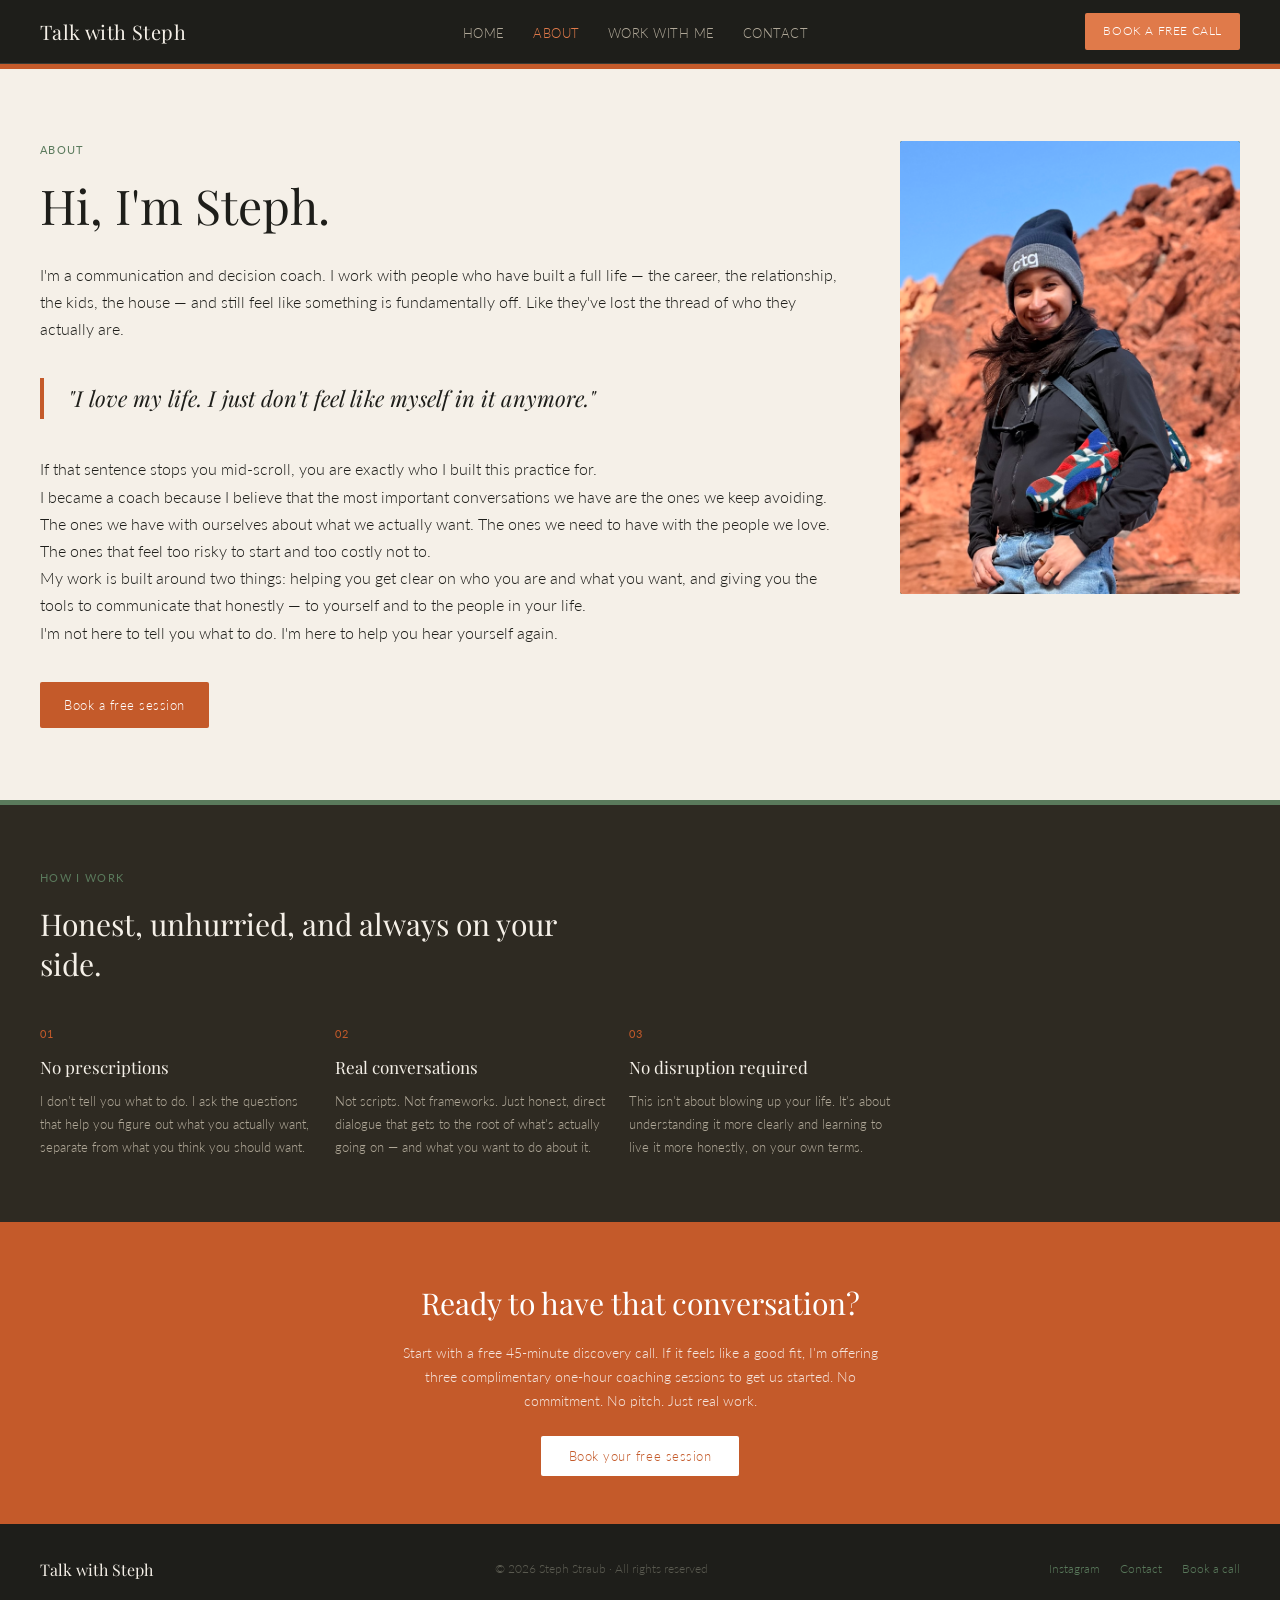
==== about.html @ 1feed429 "update photos" ====
<!DOCTYPE html>
<html lang="en">
<head>
  <meta charset="UTF-8" />
  <meta name="viewport" content="width=device-width, initial-scale=1.0" />
  <title>About — Talk with Steph</title>
  <link rel="stylesheet" href="style.css" />
  <style>
    .about-page {
      padding: 72px 40px;
      max-width: 800px;
      margin: 0 auto;
    }
    .about-page h1 {
      font-family: 'Playfair Display', serif;
      font-size: 48px;
      font-weight: 400;
      color: #1E1E1A;
      margin-bottom: 8px;
      line-height: 1.15;
    }
    .about-page p {
      font-size: 15px;
      color: #3a3a30;
      line-height: 1.9;
      margin-bottom: 20px;
    }
    .about-page blockquote {
      border-left: 4px solid #C45A2A;
      padding: 4px 0 4px 24px;
      margin: 36px 0;
      font-family: 'Playfair Display', serif;
      font-size: 22px;
      font-style: italic;
      color: #1E1E1A;
      line-height: 1.5;
    }
    .about-cta { margin-top: 40px; }

    /* PHOTO + INTRO SPLIT */
    .about-intro {
      display: grid;
      grid-template-columns: 1fr 340px;
      gap: 56px;
      align-items: start;
    }
    .about-photo {
      background: linear-gradient(135deg, #3a5a3c, #2a4a2c);
      border-radius: 2px;
      aspect-ratio: 3/4;
      display: flex;
      align-items: center;
      justify-content: center;
      position: sticky;
      top: 80px;
      overflow: hidden;
    }

    /* VALUES */
    .values-section {
      background: #2E2A22;
      padding: 64px 40px;
    }
    .values-section .eyebrow { color: #5A7A5C; margin-bottom: 16px; }
    .values-section h2 {
      font-family: 'Playfair Display', serif;
      font-size: 30px;
      color: #F5F0E8;
      font-weight: 400;
      margin-bottom: 40px;
      max-width: 560px;
      line-height: 1.35;
    }
    .values-grid {
      display: grid;
      grid-template-columns: repeat(3, 1fr);
      gap: 24px;
      max-width: 860px;
    }
    .value-item { }
    .value-item h3 {
      font-family: 'Playfair Display', serif;
      font-size: 17px;
      color: #F5F0E8;
      font-weight: 400;
      margin-bottom: 8px;
    }
    .value-item p {
      font-size: 13px;
      color: #b0a898;
      line-height: 1.75;
    }
    .value-number {
      font-size: 11px;
      letter-spacing: 0.1em;
      color: #C45A2A;
      margin-bottom: 10px;
      font-weight: 400;
    }

  @media (max-width: 768px) {
    .about-intro { grid-template-columns: 1fr; gap: 32px; }
    .about-photo { position: relative; top: auto; aspect-ratio: 4/3; min-height: 260px; }
    section[style*="padding: 72px 40px"] { padding: 48px 24px !important; }
    h1[style*="font-size:48px"] { font-size: 36px !important; }
    .values-section { padding: 48px 24px; }
    .values-grid { grid-template-columns: 1fr; gap: 32px; }
  }
  </style>
</head>
<body>

  <nav class="site-nav">
    <a href="index.html" class="nav-logo">Talk with Steph</a>
    <button class="nav-hamburger" aria-label="Menu" onclick="toggleNav(this)"><span></span><span></span><span></span></button>
    <ul class="nav-links">
      <li><a href="index.html">Home</a></li>
      <li><a href="about.html" class="active">About</a></li>
      <li><a href="work-with-me.html">Work with Me</a></li>
      <li><a href="contact.html">Contact</a></li>
    </ul>
    <a href="https://cal.com/steph-straub/45min" data-link="booking" class="nav-cta">Book a Free Call</a>
  </nav>

  <div class="divider-terracotta"></div>

  <section style="padding: 72px 40px; background: #F5F0E8;">
    <div class="about-intro">
      <div>
        <div class="eyebrow">About</div>
        <h1 style="font-family:'Playfair Display',serif; font-size:48px; font-weight:400; color:#1E1E1A; margin-bottom:28px; line-height:1.15;">Hi, I'm Steph.</h1>

        <p>I'm a communication and decision coach. I work with people who have built a full life — the career, the relationship, the kids, the house — and still feel like something is fundamentally off. Like they've lost the thread of who they actually are.</p>

        <blockquote style="border-left:4px solid #C45A2A; padding:4px 0 4px 24px; margin:36px 0; font-family:'Playfair Display',serif; font-size:22px; font-style:italic; color:#1E1E1A; line-height:1.5;">"I love my life. I just don't feel like myself in it anymore."</blockquote>

        <p>If that sentence stops you mid-scroll, you are exactly who I built this practice for.</p>

        <p>I became a coach because I believe that the most important conversations we have are the ones we keep avoiding. The ones we have with ourselves about what we actually want. The ones we need to have with the people we love. The ones that feel too risky to start and too costly not to.</p>

        <p>My work is built around two things: helping you get clear on who you are and what you want, and giving you the tools to communicate that honestly — to yourself and to the people in your life.</p>

        <p>I'm not here to tell you what to do. I'm here to help you hear yourself again.</p>

        <div style="margin-top:36px;">
          <a href="https://cal.com/steph-straub/45min" data-link="booking" class="btn-primary">Book a free session</a>
        </div>
      </div>

      <div class="about-photo">
        <img src="assets/images/steph-rocks.JPG" alt="Steph with red rocks" style="width:100%; height:100%; object-fit:cover; border-radius:2px;" />
      </div>
    </div>
  </section>

  <div class="divider-sage"></div>

  <!-- VALUES -->
  <section class="values-section">
    <div class="eyebrow">How I work</div>
    <h2>Honest, unhurried, and always on your side.</h2>
    <div class="values-grid">
      <div class="value-item">
        <div class="value-number">01</div>
        <h3>No prescriptions</h3>
        <p>I don't tell you what to do. I ask the questions that help you figure out what you actually want, separate from what you think you should want.</p>
      </div>
      <div class="value-item">
        <div class="value-number">02</div>
        <h3>Real conversations</h3>
        <p>Not scripts. Not frameworks. Just honest, direct dialogue that gets to the root of what's actually going on — and what you want to do about it.</p>
      </div>
      <div class="value-item">
        <div class="value-number">03</div>
        <h3>No disruption required</h3>
        <p>This isn't about blowing up your life. It's about understanding it more clearly and learning to live it more honestly, on your own terms.</p>
      </div>
    </div>
  </section>

  <!-- CTA -->
  <section class="cta-strip">
    <h2>Ready to have that conversation?</h2>
    <p>Start with a free 45-minute discovery call. If it feels like a good fit, I'm offering three complimentary one-hour coaching sessions to get us started. No commitment. No pitch. Just real work.</p>
    <a href="https://cal.com/steph-straub/45min" data-link="booking">Book your free session</a>
  </section>

  <footer class="site-footer">
    <a href="index.html" class="footer-logo">Talk with Steph</a>
    <span class="footer-copy">&copy; 2026 Steph Straub &middot; All rights reserved</span>
    <div class="footer-links">
      <a href="https://www.instagram.com/talkwithsteph.co" data-link="instagram">Instagram</a>
      <a href="contact.html">Contact</a>
      <a href="https://cal.com/steph-straub/45min" data-link="booking">Book a call</a>
    </div>
  </footer>

<script>
function toggleNav(btn) {
  btn.classList.toggle("open");
  document.querySelector(".nav-links").classList.toggle("open");
}
</script>
<script src="config.js"></script>
</body>
</html>
---- style.css ----
@import url('https://fonts.googleapis.com/css2?family=Playfair+Display:ital,wght@0,400;0,500;1,400&family=Lato:wght@300;400&display=swap');

*, *::before, *::after { box-sizing: border-box; margin: 0; padding: 0; }

body {
  font-family: 'Lato', sans-serif;
  font-weight: 300;
  color: #1E1E1A;
  background: #F5F0E8;
  line-height: 1.7;
}

/* ── NAV ── */
nav.site-nav {
  background: #1E1E1A;
  border-bottom: 0.5px solid #3a3a34;
  padding: 0 40px;
  display: flex;
  align-items: center;
  justify-content: space-between;
  height: 64px;
  position: sticky;
  top: 0;
  z-index: 100;
}
.nav-logo {
  font-family: 'Playfair Display', serif;
  font-size: 20px;
  color: #F5F0E8;
  letter-spacing: 0.02em;
  text-decoration: none;
}
.nav-links {
  display: flex;
  gap: 28px;
  list-style: none;
}
.nav-links a {
  font-size: 13px;
  color: #b0a898;
  text-decoration: none;
  letter-spacing: 0.04em;
  text-transform: uppercase;
  transition: color 0.2s;
}
.nav-links a:hover,
.nav-links a.active { color: #E07A4A; }
.nav-cta {
  background: #E07A4A;
  color: #fff !important;
  font-size: 12px;
  padding: 8px 18px;
  border-radius: 2px;
  text-decoration: none;
  letter-spacing: 0.05em;
  text-transform: uppercase;
}

/* ── DIVIDERS ── */
.divider-terracotta { height: 5px; background: #C45A2A; }
.divider-sage       { height: 5px; background: #5A7A5C; }
.divider-thin       { height: 0.5px; background: #c8c0b0; margin: 0 40px; }

/* ── EYEBROW ── */
.eyebrow {
  font-size: 11px;
  letter-spacing: 0.12em;
  text-transform: uppercase;
  color: #5A7A5C;
  margin-bottom: 18px;
  font-weight: 400;
}

/* ── BUTTONS ── */
.btn-primary {
  display: inline-block;
  background: #C45A2A;
  color: #fff;
  font-size: 13px;
  padding: 12px 24px;
  border-radius: 2px;
  text-decoration: none;
  letter-spacing: 0.04em;
}
.btn-secondary {
  display: inline-block;
  font-size: 13px;
  color: #5A7A5C;
  text-decoration: none;
  border-bottom: 1px solid #5A7A5C;
  padding-bottom: 2px;
}

/* ── FOOTER ── */
footer.site-footer {
  background: #1E1E1A;
  padding: 32px 40px;
  display: flex;
  align-items: center;
  justify-content: space-between;
}
.footer-logo {
  font-family: 'Playfair Display', serif;
  font-size: 16px;
  color: #F5F0E8;
  text-decoration: none;
}
.footer-copy { font-size: 12px; color: #5a5a50; }
.footer-links { display: flex; gap: 20px; }
.footer-links a { font-size: 12px; color: #5A7A5C; text-decoration: none; }
.footer-links a:hover { color: #E07A4A; }

/* ── CTA STRIP ── */
.cta-strip {
  background: #C45A2A;
  padding: 56px 40px;
  text-align: center;
}
.cta-strip h2 {
  font-family: 'Playfair Display', serif;
  font-size: 30px;
  color: #fff;
  font-weight: 400;
  margin-bottom: 12px;
}
.cta-strip p {
  font-size: 14px;
  color: rgba(255,255,255,0.85);
  margin-bottom: 28px;
  max-width: 480px;
  margin-left: auto;
  margin-right: auto;
}
.cta-strip a {
  background: #fff;
  color: #C45A2A;
  font-size: 13px;
  padding: 12px 28px;
  border-radius: 2px;
  text-decoration: none;
  letter-spacing: 0.04em;
}

/* ── PULL QUOTE ── */
.pullquote {
  padding: 56px 40px;
  text-align: center;
  background: #2E2A22;
}
.pullquote p {
  font-family: 'Playfair Display', serif;
  font-size: 26px;
  font-style: italic;
  color: #F5F0E8;
  max-width: 620px;
  margin: 0 auto;
  line-height: 1.5;
}
.pullquote span {
  display: block;
  font-family: 'Lato', sans-serif;
  font-size: 12px;
  letter-spacing: 0.1em;
  text-transform: uppercase;
  color: #5A7A5C;
  margin-top: 16px;
  font-style: normal;
}

/* ── POST CARDS ── */
.post-tag {
  font-size: 10px;
  letter-spacing: 0.1em;
  text-transform: uppercase;
  color: #C45A2A;
  margin-bottom: 6px;
  font-weight: 400;
}
.post-title {
  font-family: 'Playfair Display', serif;
  font-size: 18px;
  color: #1E1E1A;
  line-height: 1.35;
  margin-bottom: 8px;
}
.post-title-sm {
  font-family: 'Playfair Display', serif;
  font-size: 15px;
  color: #1E1E1A;
  line-height: 1.35;
  margin-bottom: 6px;
}
.post-excerpt { font-size: 13px; color: #3a3a30; line-height: 1.65; }
.post-meta    { font-size: 11px; color: #7a7a6a; margin-top: 10px; }


/* ═══════════════════════════════════════════
   MOBILE RESPONSIVE STYLES
   Applies to screens 768px wide and under
═══════════════════════════════════════════ */

@media (max-width: 768px) {

  /* ── NAV: hamburger menu ── */
  nav.site-nav {
    padding: 0 24px;
    position: relative;
  }
  .nav-links {
    display: none;
    flex-direction: column;
    gap: 0;
    position: absolute;
    top: 64px;
    left: 0;
    right: 0;
    background: #1E1E1A;
    border-top: 0.5px solid #3a3a34;
    padding: 8px 0;
    z-index: 200;
  }
  .nav-links.open {
    display: flex;
  }
  .nav-links li {
    border-bottom: 0.5px solid #2a2a24;
  }
  .nav-links a {
    display: block;
    padding: 14px 24px;
    font-size: 13px;
  }
  .nav-cta {
    display: none;
  }
  .nav-hamburger {
    display: flex;
    flex-direction: column;
    justify-content: center;
    align-items: center;
    gap: 5px;
    cursor: pointer;
    padding: 0;
    margin: 0;
    background: none;
    border: none;
    outline: none;
    -webkit-appearance: none;
    appearance: none;
    width: 38px;
    height: 38px;
  }
  .nav-hamburger span {
    display: block;
    width: 22px;
    height: 1.5px;
    background: #F5F0E8;
    transition: all 0.25s;
  }
  .nav-hamburger.open span:nth-child(1) {
    transform: translateY(6.5px) rotate(45deg);
  }
  .nav-hamburger.open span:nth-child(2) {
    opacity: 0;
  }
  .nav-hamburger.open span:nth-child(3) {
    transform: translateY(-6.5px) rotate(-45deg);
  }

  /* ── HERO ── */
  .hero {
    grid-template-columns: 1fr;
  }
  .hero-text {
    padding: 48px 24px;
  }
  .hero-h1 {
    font-size: 32px;
  }
  .hero-sub {
    font-size: 15px;
    max-width: 100%;
  }
  .hero-image {
    min-height: 280px;
  }
  .hero-image-inner {
    min-height: 280px;
  }

  /* ── PULL QUOTE ── */
  .pullquote {
    padding: 40px 24px;
  }
  .pullquote p {
    font-size: 20px;
  }

  /* ── BLOG PREVIEW (home page) ── */
  .blog-section {
    padding: 48px 24px;
  }
  .posts-grid {
    grid-template-columns: 1fr;
  }
  .post-img-sm-1,
  .post-img-sm-2 {
    height: 180px;
  }

  /* ── ABOUT STRIP ── */
  .about-strip {
    grid-template-columns: 1fr;
  }
  .about-strip-text {
    padding: 48px 24px;
  }
  .about-strip-image {
    min-height: 200px;
  }

  /* ── CTA STRIP ── */
  .cta-strip {
    padding: 48px 24px;
  }
  .cta-strip h2 {
    font-size: 24px;
  }

  /* ── FOOTER ── */
  footer.site-footer {
    flex-direction: column;
    align-items: flex-start;
    gap: 16px;
    padding: 32px 24px;
  }

  /* ── GENERAL PADDING ── */
  .eyebrow { margin-bottom: 12px; }

}


/* ═══════════════════════════════════════════
   TABLET STYLES
   Applies to screens 480px–768px
═══════════════════════════════════════════ */

@media (min-width: 481px) and (max-width: 768px) {

  .posts-grid {
    grid-template-columns: 1fr 1fr;
  }
  .post-img-lg {
    height: 180px;
  }

}

/* Hide hamburger on desktop, show only on mobile */
@media (min-width: 769px) {
  .nav-hamburger { display: none; }
}
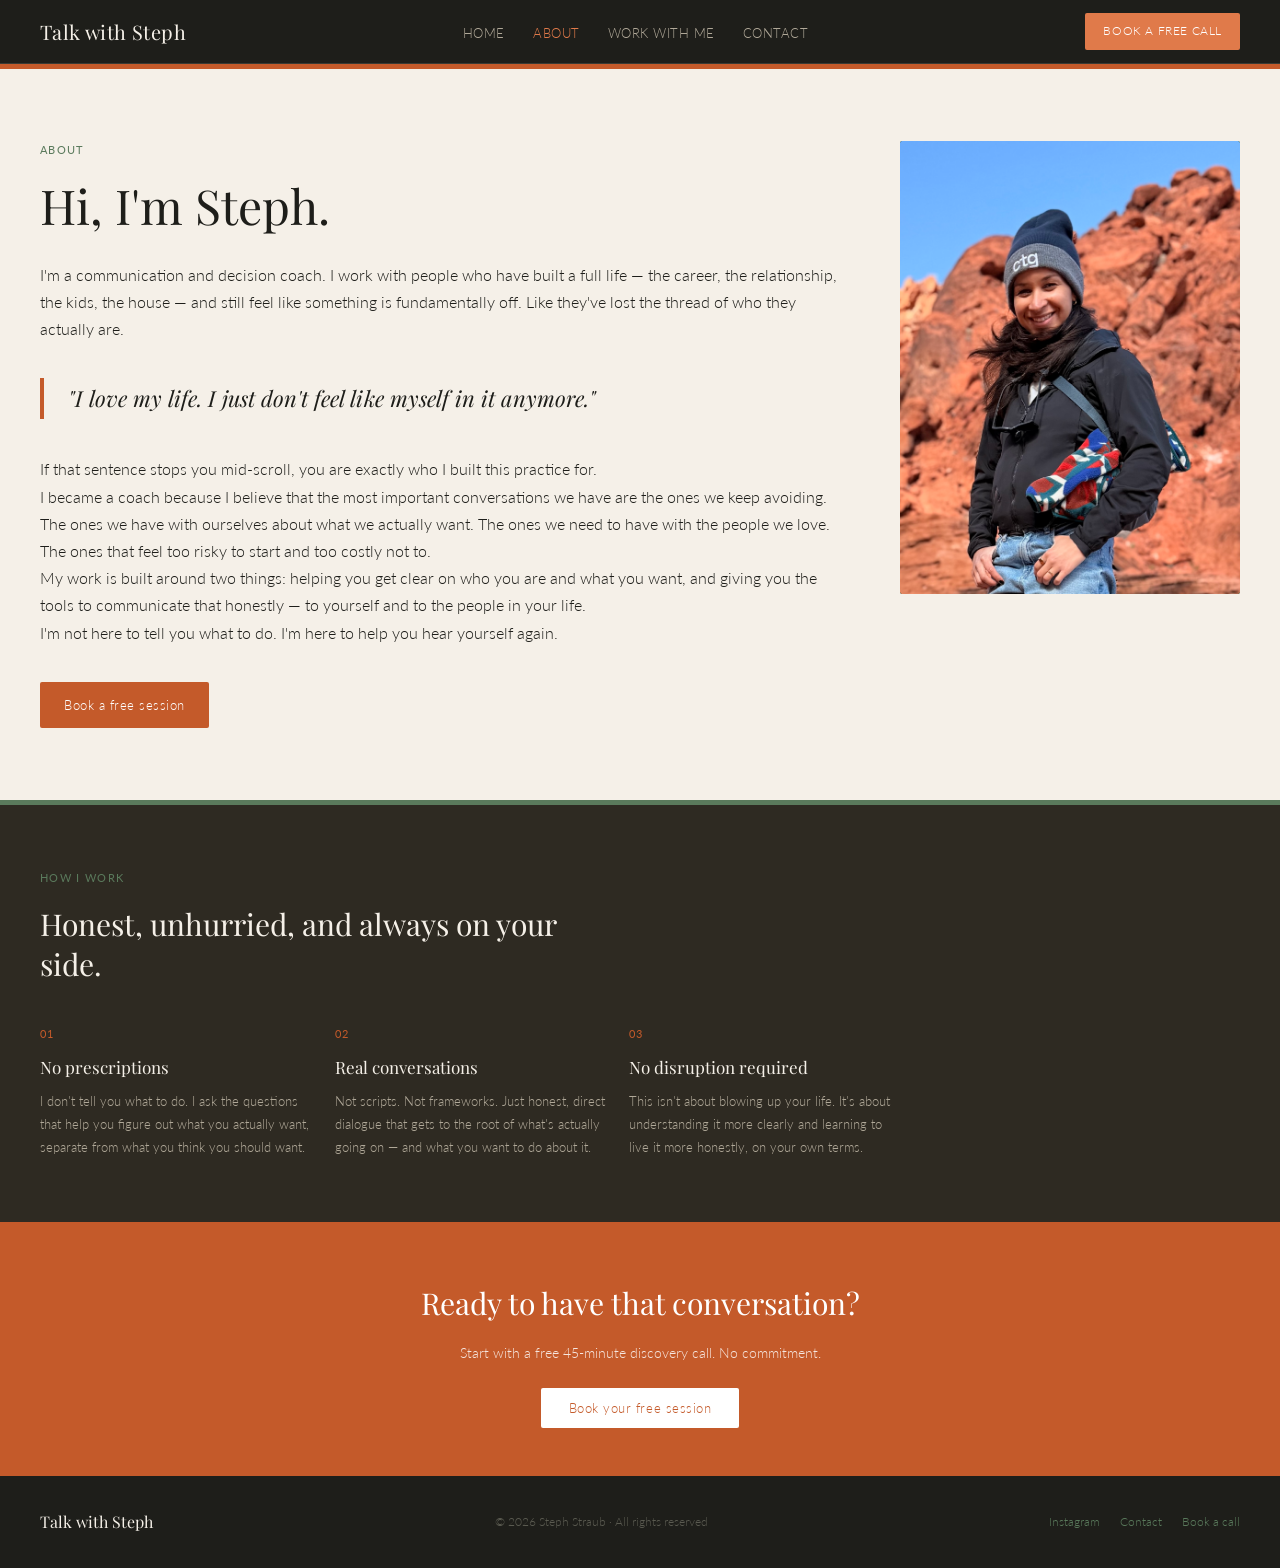
==== commit e108988c: "Update about.html Removed 3 free session language" ====
--- a/about.html
+++ b/about.html
@@ -181,7 +181,7 @@
   <!-- CTA -->
   <section class="cta-strip">
     <h2>Ready to have that conversation?</h2>
-    <p>Start with a free 45-minute discovery call. If it feels like a good fit, I'm offering three complimentary one-hour coaching sessions to get us started. No commitment. No pitch. Just real work.</p>
+    <p>Start with a free 45-minute discovery call. No commitment.</p>
     <a href="https://cal.com/steph-straub/45min" data-link="booking">Book your free session</a>
   </section>
 
@@ -203,4 +203,4 @@
 </script>
 <script src="config.js"></script>
 </body>
-</html>+</html>
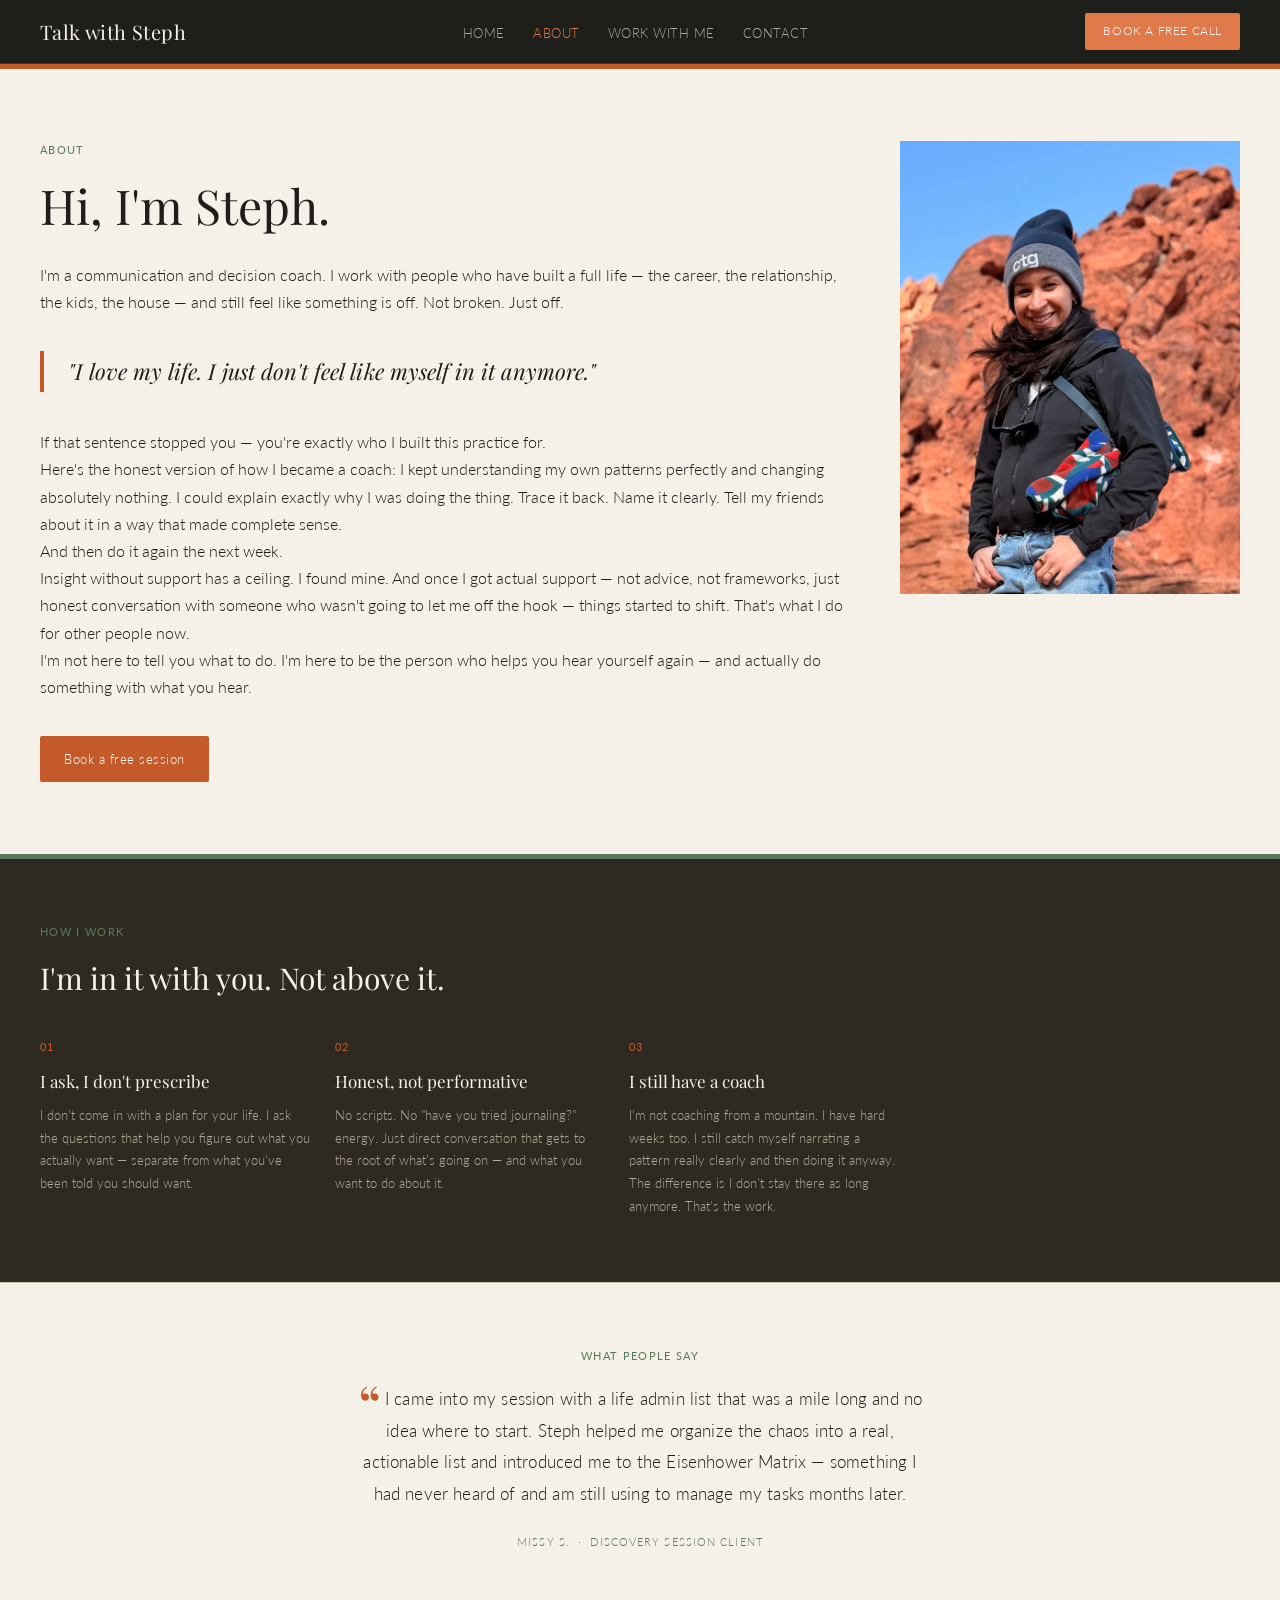
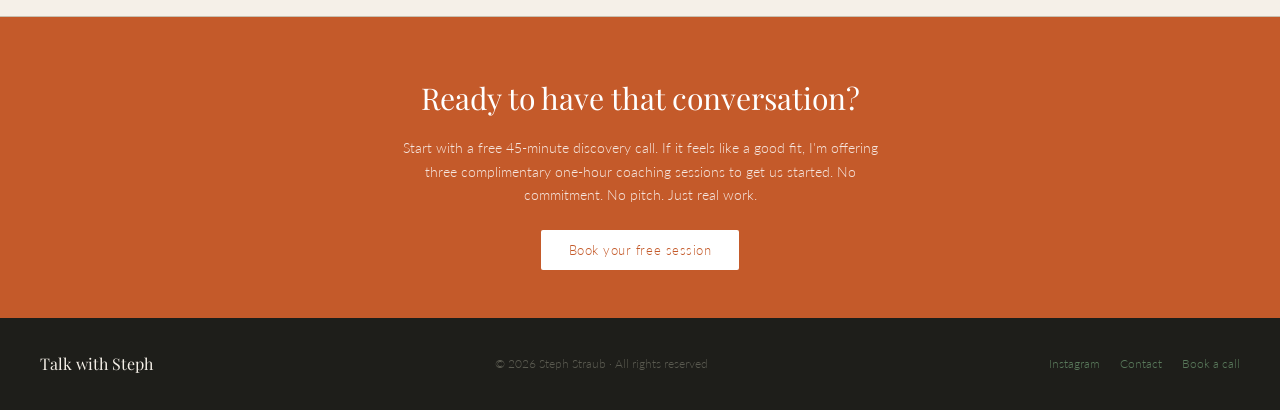
==== commit c3fc2902: "add new language and add testimonial" ====
--- a/about.html
+++ b/about.html
@@ -130,17 +130,19 @@
         <div class="eyebrow">About</div>
         <h1 style="font-family:'Playfair Display',serif; font-size:48px; font-weight:400; color:#1E1E1A; margin-bottom:28px; line-height:1.15;">Hi, I'm Steph.</h1>
 
-        <p>I'm a communication and decision coach. I work with people who have built a full life — the career, the relationship, the kids, the house — and still feel like something is fundamentally off. Like they've lost the thread of who they actually are.</p>
+        <p>I'm a communication and decision coach. I work with people who have built a full life — the career, the relationship, the kids, the house — and still feel like something is off. Not broken. Just off.</p>
 
         <blockquote style="border-left:4px solid #C45A2A; padding:4px 0 4px 24px; margin:36px 0; font-family:'Playfair Display',serif; font-size:22px; font-style:italic; color:#1E1E1A; line-height:1.5;">"I love my life. I just don't feel like myself in it anymore."</blockquote>
 
-        <p>If that sentence stops you mid-scroll, you are exactly who I built this practice for.</p>
-
-        <p>I became a coach because I believe that the most important conversations we have are the ones we keep avoiding. The ones we have with ourselves about what we actually want. The ones we need to have with the people we love. The ones that feel too risky to start and too costly not to.</p>
-
-        <p>My work is built around two things: helping you get clear on who you are and what you want, and giving you the tools to communicate that honestly — to yourself and to the people in your life.</p>
-
-        <p>I'm not here to tell you what to do. I'm here to help you hear yourself again.</p>
+        <p>If that sentence stopped you — you're exactly who I built this practice for.</p>
+
+        <p>Here's the honest version of how I became a coach: I kept understanding my own patterns perfectly and changing absolutely nothing. I could explain exactly why I was doing the thing. Trace it back. Name it clearly. Tell my friends about it in a way that made complete sense.</p>
+
+        <p>And then do it again the next week.</p>
+
+        <p>Insight without support has a ceiling. I found mine. And once I got actual support — not advice, not frameworks, just honest conversation with someone who wasn't going to let me off the hook — things started to shift. That's what I do for other people now.</p>
+
+        <p>I'm not here to tell you what to do. I'm here to be the person who helps you hear yourself again — and actually do something with what you hear.</p>
 
         <div style="margin-top:36px;">
           <a href="https://cal.com/steph-straub/45min" data-link="booking" class="btn-primary">Book a free session</a>
@@ -158,30 +160,37 @@
   <!-- VALUES -->
   <section class="values-section">
     <div class="eyebrow">How I work</div>
-    <h2>Honest, unhurried, and always on your side.</h2>
+    <h2>I'm in it with you. Not above it.</h2>
     <div class="values-grid">
       <div class="value-item">
         <div class="value-number">01</div>
-        <h3>No prescriptions</h3>
-        <p>I don't tell you what to do. I ask the questions that help you figure out what you actually want, separate from what you think you should want.</p>
+        <h3>I ask, I don't prescribe</h3>
+        <p>I don't come in with a plan for your life. I ask the questions that help you figure out what you actually want — separate from what you've been told you should want.</p>
       </div>
       <div class="value-item">
         <div class="value-number">02</div>
-        <h3>Real conversations</h3>
-        <p>Not scripts. Not frameworks. Just honest, direct dialogue that gets to the root of what's actually going on — and what you want to do about it.</p>
+        <h3>Honest, not performative</h3>
+        <p>No scripts. No "have you tried journaling?" energy. Just direct conversation that gets to the root of what's going on — and what you want to do about it.</p>
       </div>
       <div class="value-item">
         <div class="value-number">03</div>
-        <h3>No disruption required</h3>
-        <p>This isn't about blowing up your life. It's about understanding it more clearly and learning to live it more honestly, on your own terms.</p>
+        <h3>I still have a coach</h3>
+        <p>I'm not coaching from a mountain. I have hard weeks too. I still catch myself narrating a pattern really clearly and then doing it anyway. The difference is I don't stay there as long anymore. That's the work.</p>
       </div>
     </div>
+  </section>
+
+  <!-- TESTIMONIAL -->
+  <section class="testimonial-strip">
+    <div class="eyebrow" style="color:#5A7A5C;">What people say</div>
+    <blockquote class="testimonial-strip-quote">I came into my session with a life admin list that was a mile long and no idea where to start. Steph helped me organize the chaos into a real, actionable list and introduced me to the Eisenhower Matrix — something I had never heard of and am still using to manage my tasks months later.</blockquote>
+    <div class="testimonial-strip-name">Missy S. &nbsp;&middot;&nbsp; Discovery session client</div>
   </section>
 
   <!-- CTA -->
   <section class="cta-strip">
     <h2>Ready to have that conversation?</h2>
-    <p>Start with a free 45-minute discovery call. No commitment.</p>
+    <p>Start with a free 45-minute discovery call. If it feels like a good fit, I'm offering three complimentary one-hour coaching sessions to get us started. No commitment. No pitch. Just real work.</p>
     <a href="https://cal.com/steph-straub/45min" data-link="booking">Book your free session</a>
   </section>
 
@@ -203,4 +212,4 @@
 </script>
 <script src="config.js"></script>
 </body>
-</html>
+</html>
--- a/style.css
+++ b/style.css
@@ -193,6 +193,48 @@
 .post-excerpt { font-size: 13px; color: #3a3a30; line-height: 1.65; }
 .post-meta    { font-size: 11px; color: #7a7a6a; margin-top: 10px; }
 
+
+
+/* ── TESTIMONIAL STRIP ── */
+.testimonial-strip {
+  background: #F5F0E8;
+  padding: 64px 40px;
+  text-align: center;
+  border-top: 0.5px solid #c8c0b0;
+  border-bottom: 0.5px solid #c8c0b0;
+}
+.testimonial-strip-quote {
+  font-family: 'Lato', sans-serif;
+  font-size: 17px;
+  font-style: normal;
+  font-weight: 300;
+  color: #1E1E1A;
+  max-width: 580px;
+  margin: 16px auto 24px;
+  line-height: 1.85;
+  letter-spacing: 0.01em;
+}
+.testimonial-strip-quote::before {
+  content: '\201C';
+  color: #C45A2A;
+  font-family: 'Playfair Display', serif;
+  font-size: 56px;
+  line-height: 0;
+  vertical-align: -22px;
+  margin-right: 4px;
+  font-style: normal;
+}
+.testimonial-strip-name {
+  font-size: 11px;
+  letter-spacing: 0.1em;
+  text-transform: uppercase;
+  color: #5A7A5C;
+}
+
+@media (max-width: 768px) {
+  .testimonial-strip { padding: 48px 24px; }
+  .testimonial-strip-quote { font-size: 19px; }
+}
 
 /* ═══════════════════════════════════════════
    MOBILE RESPONSIVE STYLES
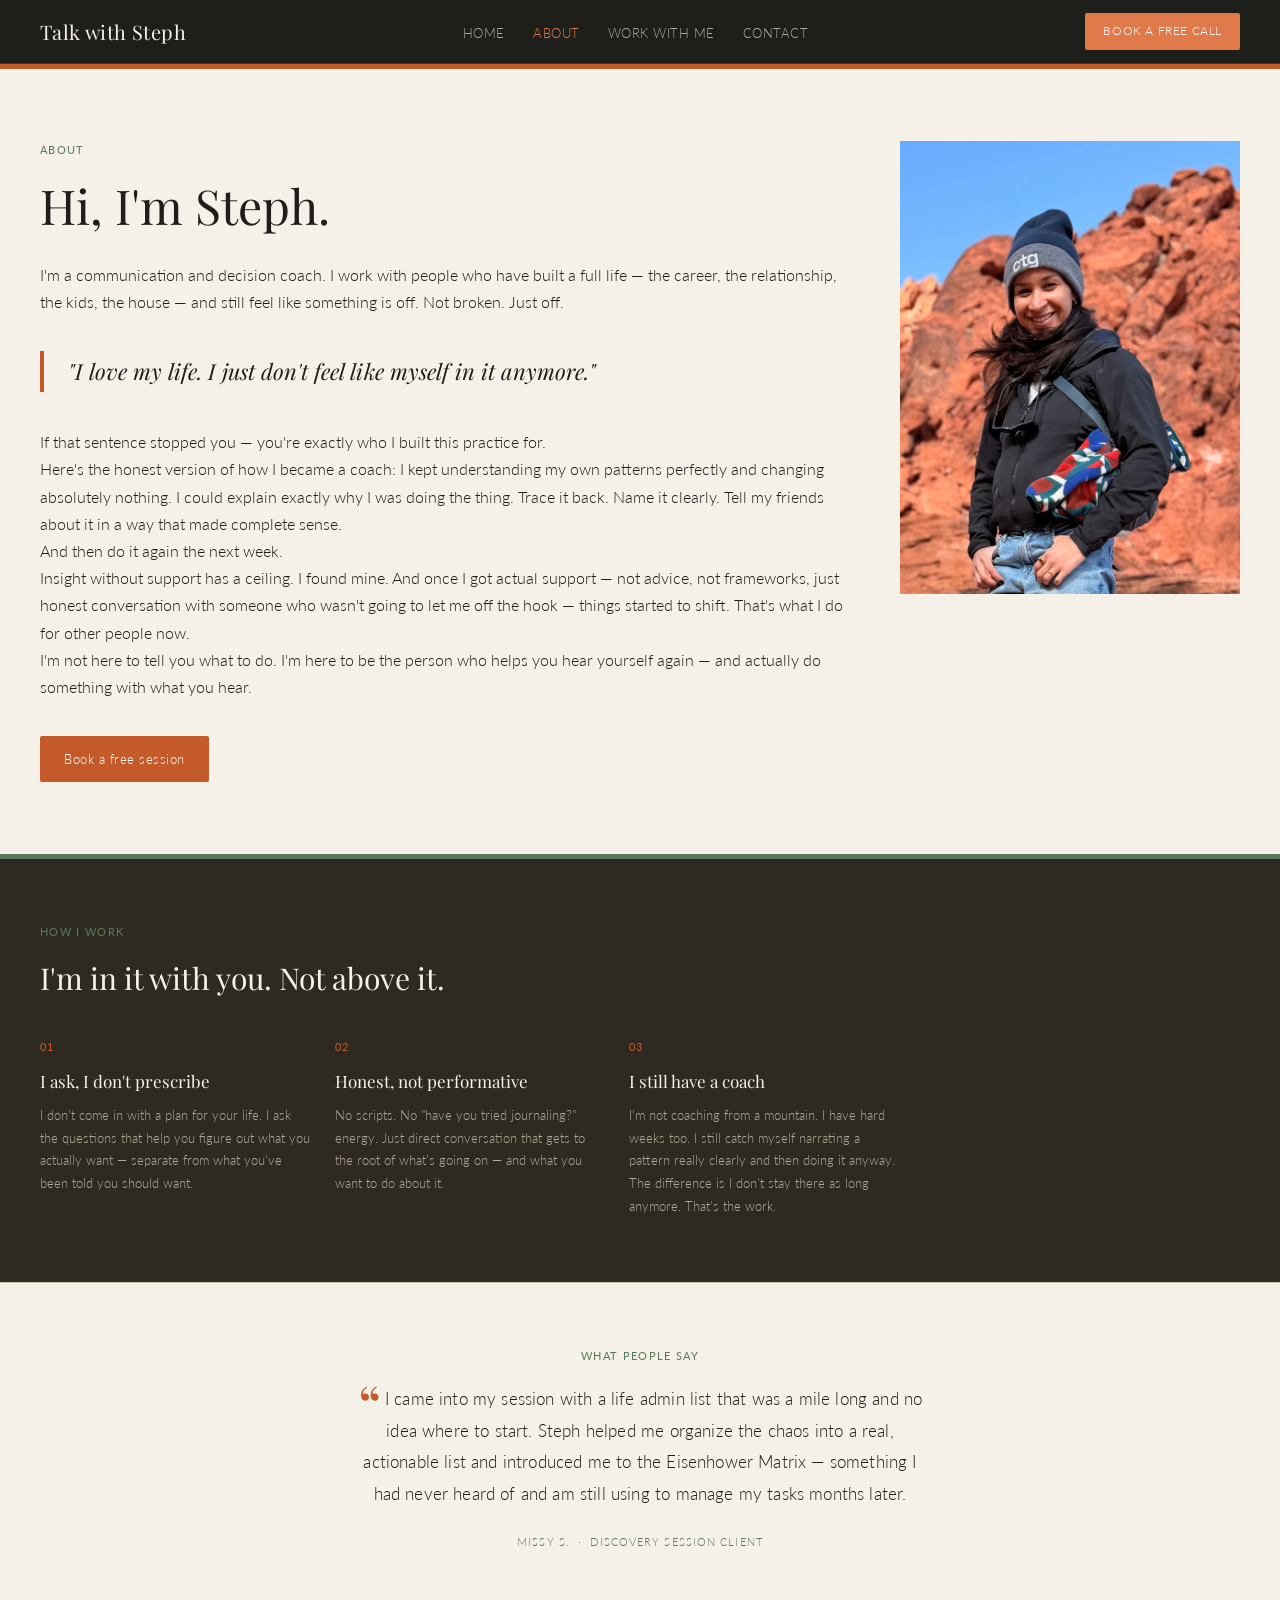
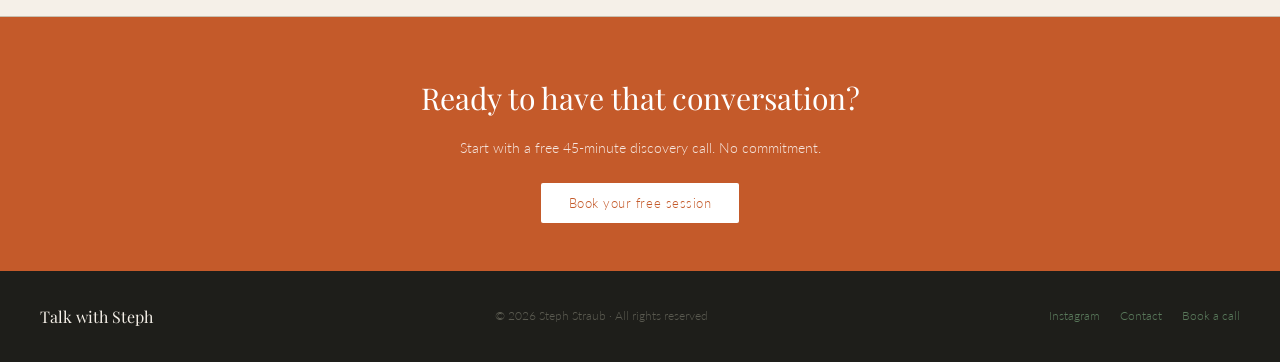
==== commit 6bde3138: "Merge branch 'main' of https://github.com/swearingenmj/talk-with-steph" ====
--- a/about.html
+++ b/about.html
@@ -190,7 +190,7 @@
   <!-- CTA -->
   <section class="cta-strip">
     <h2>Ready to have that conversation?</h2>
-    <p>Start with a free 45-minute discovery call. If it feels like a good fit, I'm offering three complimentary one-hour coaching sessions to get us started. No commitment. No pitch. Just real work.</p>
+    <p>Start with a free 45-minute discovery call. No commitment.</p>
     <a href="https://cal.com/steph-straub/45min" data-link="booking">Book your free session</a>
   </section>
 
@@ -212,4 +212,4 @@
 </script>
 <script src="config.js"></script>
 </body>
-</html>+</html>
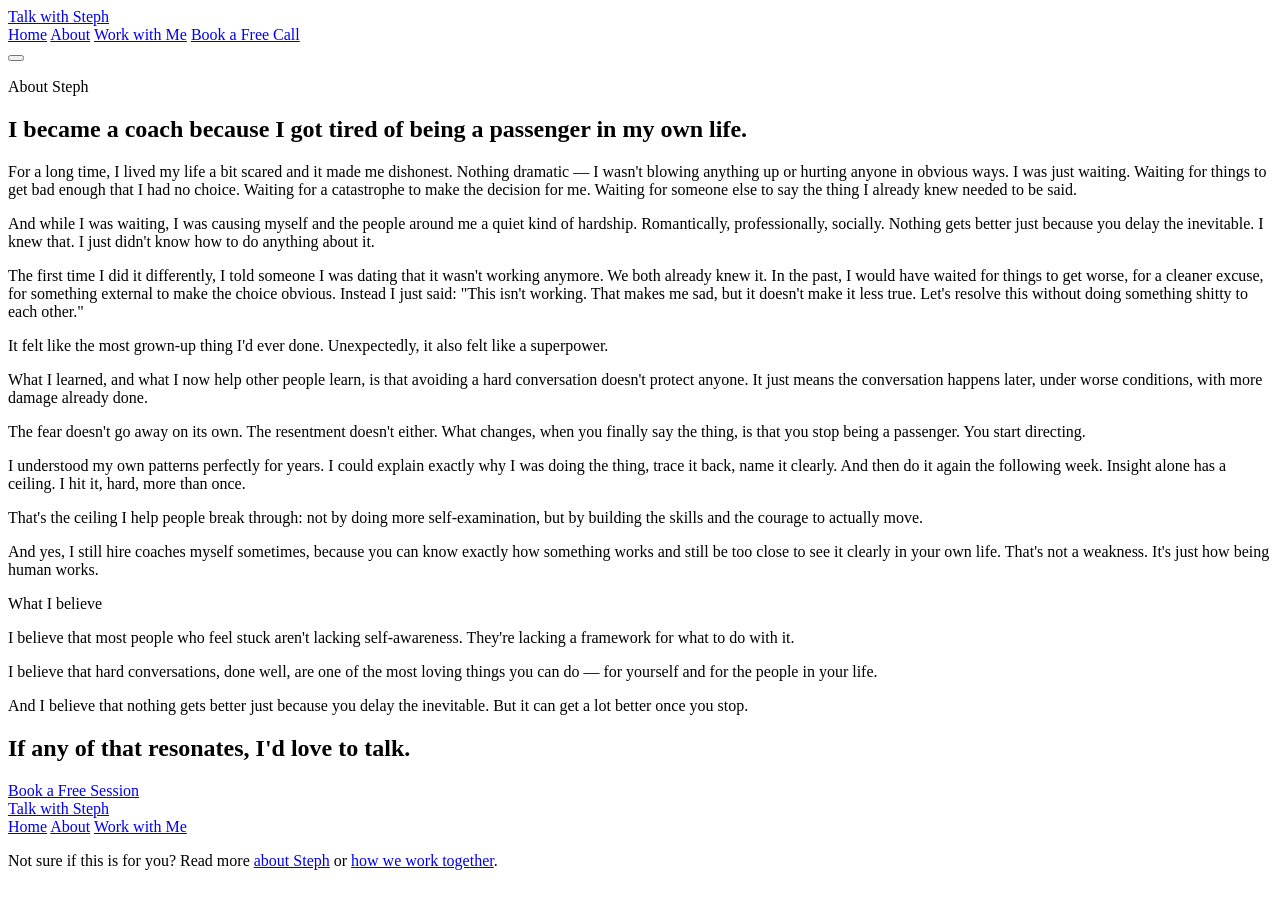
==== commit d7750ab2: "Update about.html New brand and voice" ====
--- a/about.html
+++ b/about.html
@@ -1,215 +1,117 @@
 <!DOCTYPE html>
 <html lang="en">
 <head>
-  <meta charset="UTF-8" />
-  <meta name="viewport" content="width=device-width, initial-scale=1.0" />
+  <meta charset="UTF-8">
+  <meta name="viewport" content="width=device-width, initial-scale=1.0">
   <title>About — Talk with Steph</title>
-  <link rel="stylesheet" href="style.css" />
-  <style>
-    .about-page {
-      padding: 72px 40px;
-      max-width: 800px;
-      margin: 0 auto;
-    }
-    .about-page h1 {
-      font-family: 'Playfair Display', serif;
-      font-size: 48px;
-      font-weight: 400;
-      color: #1E1E1A;
-      margin-bottom: 8px;
-      line-height: 1.15;
-    }
-    .about-page p {
-      font-size: 15px;
-      color: #3a3a30;
-      line-height: 1.9;
-      margin-bottom: 20px;
-    }
-    .about-page blockquote {
-      border-left: 4px solid #C45A2A;
-      padding: 4px 0 4px 24px;
-      margin: 36px 0;
-      font-family: 'Playfair Display', serif;
-      font-size: 22px;
-      font-style: italic;
-      color: #1E1E1A;
-      line-height: 1.5;
-    }
-    .about-cta { margin-top: 40px; }
-
-    /* PHOTO + INTRO SPLIT */
-    .about-intro {
-      display: grid;
-      grid-template-columns: 1fr 340px;
-      gap: 56px;
-      align-items: start;
-    }
-    .about-photo {
-      background: linear-gradient(135deg, #3a5a3c, #2a4a2c);
-      border-radius: 2px;
-      aspect-ratio: 3/4;
-      display: flex;
-      align-items: center;
-      justify-content: center;
-      position: sticky;
-      top: 80px;
-      overflow: hidden;
-    }
-
-    /* VALUES */
-    .values-section {
-      background: #2E2A22;
-      padding: 64px 40px;
-    }
-    .values-section .eyebrow { color: #5A7A5C; margin-bottom: 16px; }
-    .values-section h2 {
-      font-family: 'Playfair Display', serif;
-      font-size: 30px;
-      color: #F5F0E8;
-      font-weight: 400;
-      margin-bottom: 40px;
-      max-width: 560px;
-      line-height: 1.35;
-    }
-    .values-grid {
-      display: grid;
-      grid-template-columns: repeat(3, 1fr);
-      gap: 24px;
-      max-width: 860px;
-    }
-    .value-item { }
-    .value-item h3 {
-      font-family: 'Playfair Display', serif;
-      font-size: 17px;
-      color: #F5F0E8;
-      font-weight: 400;
-      margin-bottom: 8px;
-    }
-    .value-item p {
-      font-size: 13px;
-      color: #b0a898;
-      line-height: 1.75;
-    }
-    .value-number {
-      font-size: 11px;
-      letter-spacing: 0.1em;
-      color: #C45A2A;
-      margin-bottom: 10px;
-      font-weight: 400;
-    }
-
-  @media (max-width: 768px) {
-    .about-intro { grid-template-columns: 1fr; gap: 32px; }
-    .about-photo { position: relative; top: auto; aspect-ratio: 4/3; min-height: 260px; }
-    section[style*="padding: 72px 40px"] { padding: 48px 24px !important; }
-    h1[style*="font-size:48px"] { font-size: 36px !important; }
-    .values-section { padding: 48px 24px; }
-    .values-grid { grid-template-columns: 1fr; gap: 32px; }
-  }
-  </style>
+  <link rel="preconnect" href="https://fonts.googleapis.com">
+  <link rel="preconnect" href="https://fonts.gstatic.com" crossorigin>
+  <link href="https://fonts.googleapis.com/css2?family=Lora:ital,wght@0,400;0,500;1,400;1,500&family=Jost:ital,wght@0,300;0,400;0,500;1,400&display=swap" rel="stylesheet">
+  <link rel="stylesheet" href="styles.css">
 </head>
 <body>
 
-  <nav class="site-nav">
-    <a href="index.html" class="nav-logo">Talk with Steph</a>
-    <button class="nav-hamburger" aria-label="Menu" onclick="toggleNav(this)"><span></span><span></span><span></span></button>
-    <ul class="nav-links">
-      <li><a href="index.html">Home</a></li>
-      <li><a href="about.html" class="active">About</a></li>
-      <li><a href="work-with-me.html">Work with Me</a></li>
-      <li><a href="contact.html">Contact</a></li>
-    </ul>
-    <a href="https://cal.com/steph-straub/45min" data-link="booking" class="nav-cta">Book a Free Call</a>
+  <!-- NAV -->
+  <nav class="nav">
+    <div class="nav-inner">
+      <a href="index.html" class="nav-logo">Talk with Steph</a>
+      <div class="nav-links">
+        <a href="index.html" class="nav-link">Home</a>
+        <a href="about.html" class="nav-link active">About</a>
+        <a href="work-with-me.html" class="nav-link">Work with Me</a>
+        <a href="work-with-me.html#cta" class="btn btn-sm">Book a Free Call</a>
+      </div>
+      <button class="nav-toggle" aria-label="Toggle menu">
+        <span></span><span></span><span></span>
+      </button>
+    </div>
   </nav>
 
-  <div class="divider-terracotta"></div>
+  <main>
 
-  <section style="padding: 72px 40px; background: #F5F0E8;">
-    <div class="about-intro">
-      <div>
-        <div class="eyebrow">About</div>
-        <h1 style="font-family:'Playfair Display',serif; font-size:48px; font-weight:400; color:#1E1E1A; margin-bottom:28px; line-height:1.15;">Hi, I'm Steph.</h1>
+    <!-- ABOUT HERO -->
+    <section class="about-hero">
+      <div class="blob blob-hero-1"></div>
+      <div class="blob blob-hero-2"></div>
+      <div class="container">
+        <p class="eyebrow">About Steph</p>
+        <h1>I became a coach because I got tired of being a passenger in my own life.</h1>
+      </div>
+    </section>
 
-        <p>I'm a communication and decision coach. I work with people who have built a full life — the career, the relationship, the kids, the house — and still feel like something is off. Not broken. Just off.</p>
+    <!-- OPENING -->
+    <section class="about-section">
+      <div class="container about-prose">
+        <p>For a long time, I lived my life a bit scared and it made me dishonest. Nothing dramatic — I wasn't blowing anything up or hurting anyone in obvious ways. I was just waiting. Waiting for things to get bad enough that I had no choice. Waiting for a catastrophe to make the decision for me. Waiting for someone else to say the thing I already knew needed to be said.</p>
+        <p>And while I was waiting, I was causing myself and the people around me a quiet kind of hardship. Romantically, professionally, socially. Nothing gets better just because you delay the inevitable. I knew that. I just didn't know how to do anything about it.</p>
+      </div>
+    </section>
 
-        <blockquote style="border-left:4px solid #C45A2A; padding:4px 0 4px 24px; margin:36px 0; font-family:'Playfair Display',serif; font-size:22px; font-style:italic; color:#1E1E1A; line-height:1.5;">"I love my life. I just don't feel like myself in it anymore."</blockquote>
+    <!-- THE TURN -->
+    <section class="about-turn">
+      <div class="blob blob-turn"></div>
+      <div class="container about-prose">
+        <p>The first time I did it differently, I told someone I was dating that it wasn't working anymore. We both already knew it. In the past, I would have waited for things to get worse, for a cleaner excuse, for something external to make the choice obvious. Instead I just said: "This isn't working. That makes me sad, but it doesn't make it less true. Let's resolve this without doing something shitty to each other."</p>
+        <p class="turn-kicker">It felt like the most grown-up thing I'd ever done. Unexpectedly, it also felt like a superpower.</p>
+      </div>
+    </section>
 
-        <p>If that sentence stopped you — you're exactly who I built this practice for.</p>
+    <!-- THE INSIGHT -->
+    <section class="about-section">
+      <div class="container about-prose">
+        <p>What I learned, and what I now help other people learn, is that avoiding a hard conversation doesn't protect anyone. It just means the conversation happens later, under worse conditions, with more damage already done.</p>
+        <p>The fear doesn't go away on its own. The resentment doesn't either. What changes, when you finally say the thing, is that you stop being a passenger. You start directing.</p>
+      </div>
+    </section>
 
-        <p>Here's the honest version of how I became a coach: I kept understanding my own patterns perfectly and changing absolutely nothing. I could explain exactly why I was doing the thing. Trace it back. Name it clearly. Tell my friends about it in a way that made complete sense.</p>
+    <!-- WHY COACHING -->
+    <section class="about-coaching">
+      <div class="blob blob-coaching-1"></div>
+      <div class="container about-prose">
+        <p>I understood my own patterns perfectly for years. I could explain exactly why I was doing the thing, trace it back, name it clearly. And then do it again the following week. Insight alone has a ceiling. I hit it, hard, more than once.</p>
+        <p>That's the ceiling I help people break through: not by doing more self-examination, but by building the skills and the courage to actually move.</p>
+        <p>And yes, I still hire coaches myself sometimes, because you can know exactly how something works and still be too close to see it clearly in your own life. That's not a weakness. It's just how being human works.</p>
+      </div>
+    </section>
 
-        <p>And then do it again the next week.</p>
-
-        <p>Insight without support has a ceiling. I found mine. And once I got actual support — not advice, not frameworks, just honest conversation with someone who wasn't going to let me off the hook — things started to shift. That's what I do for other people now.</p>
-
-        <p>I'm not here to tell you what to do. I'm here to be the person who helps you hear yourself again — and actually do something with what you hear.</p>
-
-        <div style="margin-top:36px;">
-          <a href="https://cal.com/steph-straub/45min" data-link="booking" class="btn-primary">Book a free session</a>
+    <!-- WHAT I BELIEVE -->
+    <section class="beliefs">
+      <div class="blob blob-beliefs"></div>
+      <div class="container">
+        <p class="eyebrow">What I believe</p>
+        <div class="beliefs-list">
+          <p class="belief">I believe that most people who feel stuck aren't lacking self-awareness. They're lacking a framework for what to do with it.</p>
+          <p class="belief">I believe that hard conversations, done well, are one of the most loving things you can do — for yourself and for the people in your life.</p>
+          <p class="belief belief-last">And I believe that nothing gets better just because you delay the inevitable. But it can get a lot better once you stop.</p>
         </div>
       </div>
+    </section>
 
-      <div class="about-photo">
-        <img src="assets/images/steph-rocks.JPG" alt="Steph with red rocks" style="width:100%; height:100%; object-fit:cover; border-radius:2px;" />
+    <!-- CTA -->
+    <section class="cta-section" id="cta">
+      <div class="blob blob-cta-1"></div>
+      <div class="blob blob-cta-2"></div>
+      <div class="container">
+        <h2>If any of that resonates, I'd love to talk.</h2>
+        <a href="work-with-me.html#cta" class="btn btn-light">Book a Free Session</a>
       </div>
-    </div>
-  </section>
+    </section>
 
-  <div class="divider-sage"></div>
+  </main>
 
-  <!-- VALUES -->
-  <section class="values-section">
-    <div class="eyebrow">How I work</div>
-    <h2>I'm in it with you. Not above it.</h2>
-    <div class="values-grid">
-      <div class="value-item">
-        <div class="value-number">01</div>
-        <h3>I ask, I don't prescribe</h3>
-        <p>I don't come in with a plan for your life. I ask the questions that help you figure out what you actually want — separate from what you've been told you should want.</p>
-      </div>
-      <div class="value-item">
-        <div class="value-number">02</div>
-        <h3>Honest, not performative</h3>
-        <p>No scripts. No "have you tried journaling?" energy. Just direct conversation that gets to the root of what's going on — and what you want to do about it.</p>
-      </div>
-      <div class="value-item">
-        <div class="value-number">03</div>
-        <h3>I still have a coach</h3>
-        <p>I'm not coaching from a mountain. I have hard weeks too. I still catch myself narrating a pattern really clearly and then doing it anyway. The difference is I don't stay there as long anymore. That's the work.</p>
-      </div>
-    </div>
-  </section>
-
-  <!-- TESTIMONIAL -->
-  <section class="testimonial-strip">
-    <div class="eyebrow" style="color:#5A7A5C;">What people say</div>
-    <blockquote class="testimonial-strip-quote">I came into my session with a life admin list that was a mile long and no idea where to start. Steph helped me organize the chaos into a real, actionable list and introduced me to the Eisenhower Matrix — something I had never heard of and am still using to manage my tasks months later.</blockquote>
-    <div class="testimonial-strip-name">Missy S. &nbsp;&middot;&nbsp; Discovery session client</div>
-  </section>
-
-  <!-- CTA -->
-  <section class="cta-strip">
-    <h2>Ready to have that conversation?</h2>
-    <p>Start with a free 45-minute discovery call. No commitment.</p>
-    <a href="https://cal.com/steph-straub/45min" data-link="booking">Book your free session</a>
-  </section>
-
-  <footer class="site-footer">
-    <a href="index.html" class="footer-logo">Talk with Steph</a>
-    <span class="footer-copy">&copy; 2026 Steph Straub &middot; All rights reserved</span>
-    <div class="footer-links">
-      <a href="https://www.instagram.com/talkwithsteph.co" data-link="instagram">Instagram</a>
-      <a href="contact.html">Contact</a>
-      <a href="https://cal.com/steph-straub/45min" data-link="booking">Book a call</a>
+  <!-- FOOTER -->
+  <footer class="footer">
+    <div class="container footer-inner">
+      <a href="index.html" class="nav-logo">Talk with Steph</a>
+      <nav class="footer-nav">
+        <a href="index.html">Home</a>
+        <a href="about.html">About</a>
+        <a href="work-with-me.html">Work with Me</a>
+      </nav>
+      <p class="footer-note">Not sure if this is for you? Read more <a href="about.html">about Steph</a> or <a href="work-with-me.html">how we work together</a>.</p>
     </div>
   </footer>
 
-<script>
-function toggleNav(btn) {
-  btn.classList.toggle("open");
-  document.querySelector(".nav-links").classList.toggle("open");
-}
-</script>
-<script src="config.js"></script>
+  <script src="nav.js"></script>
 </body>
 </html>
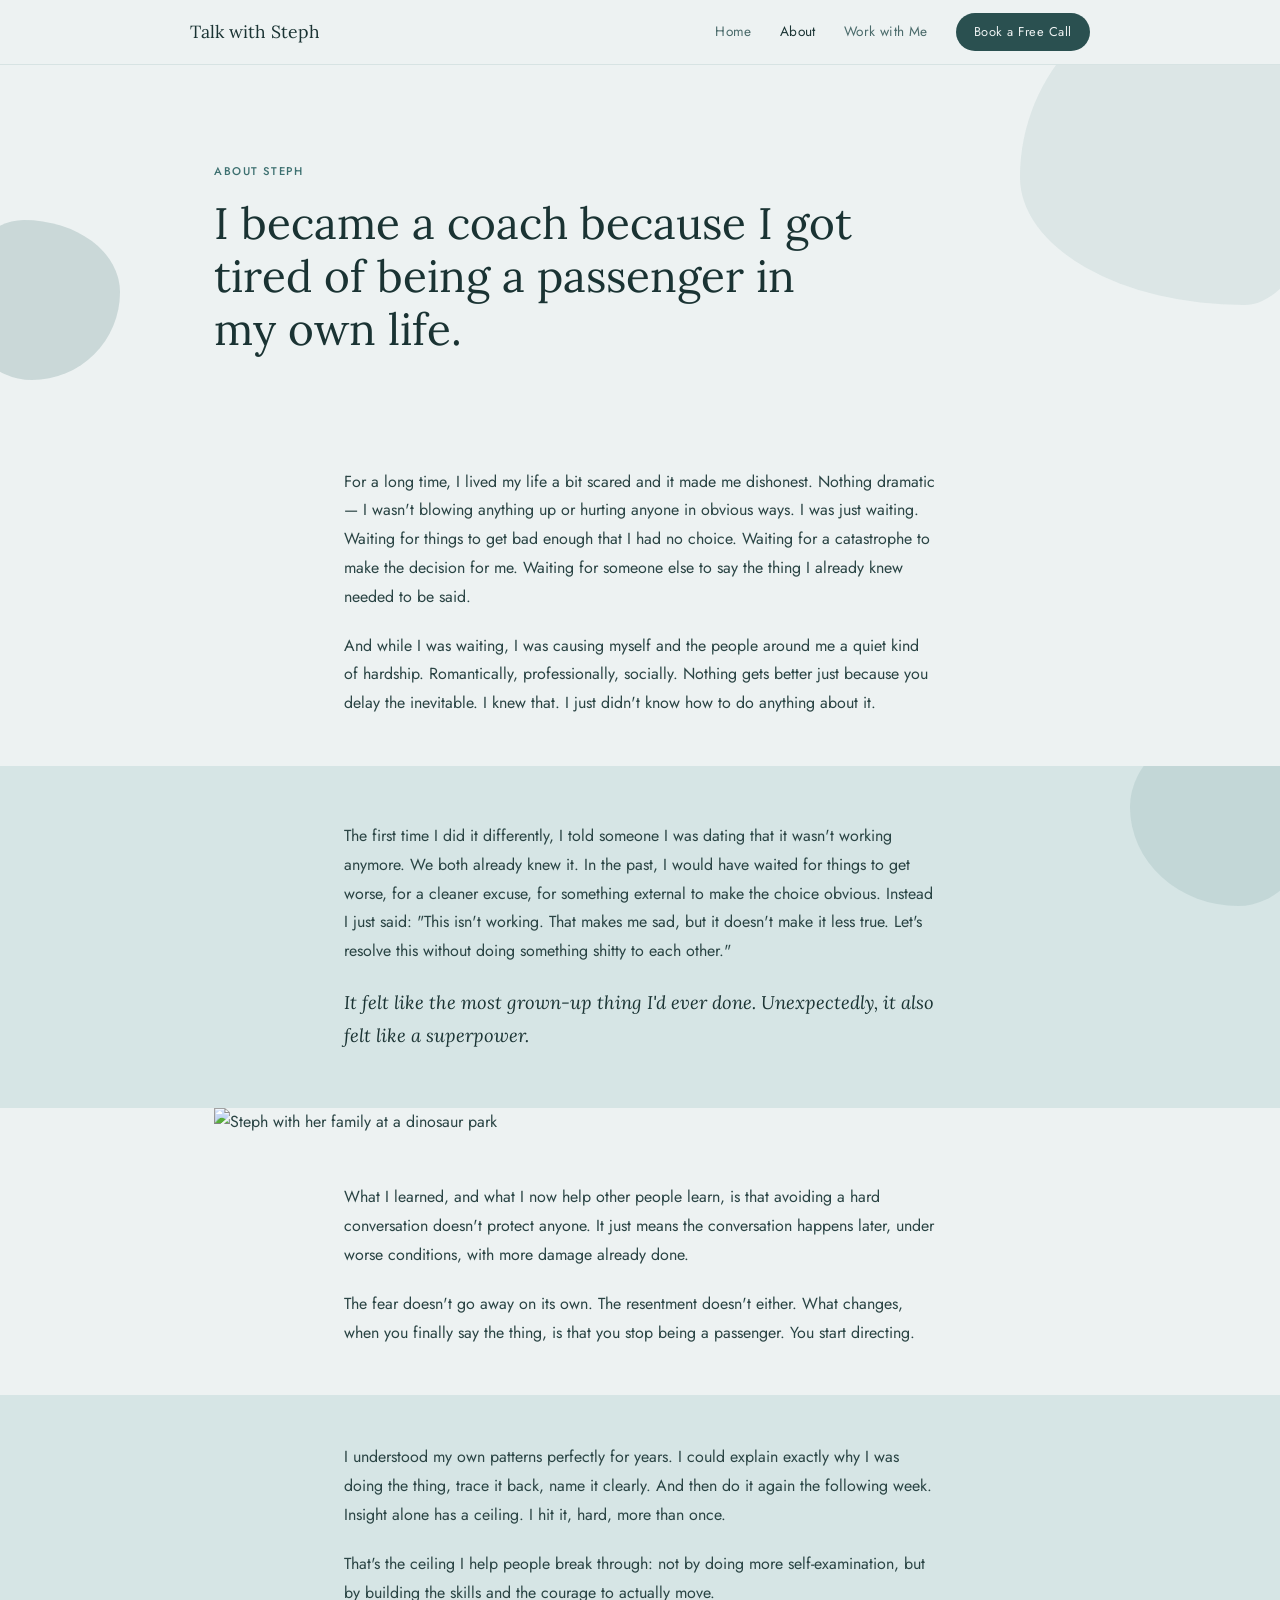
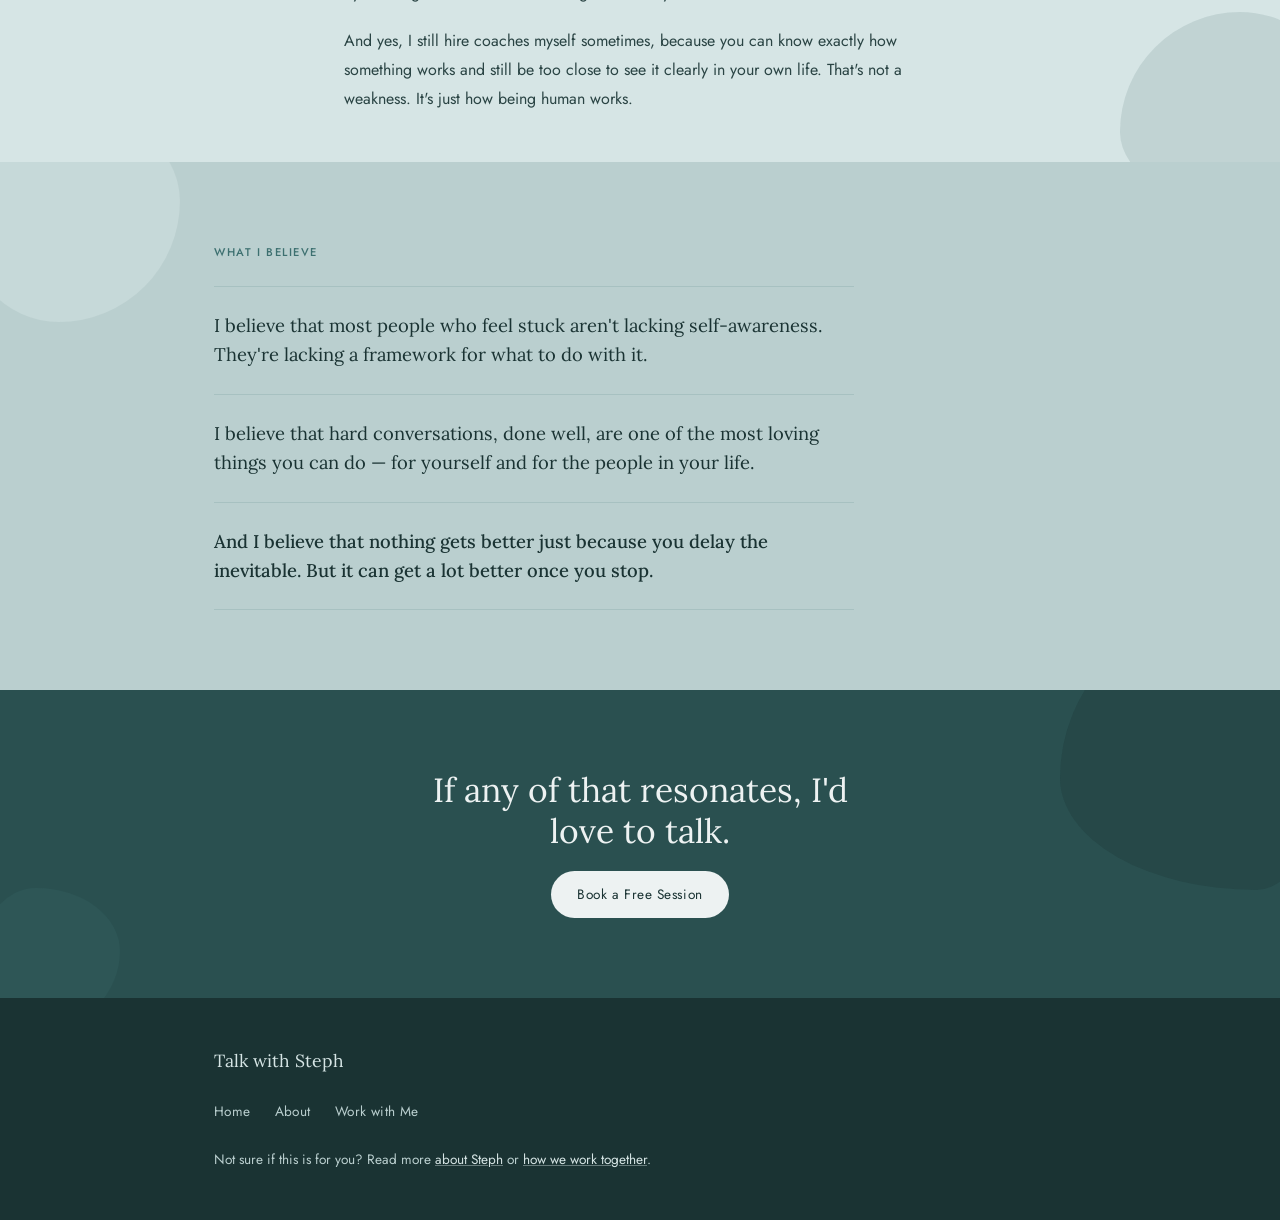
==== commit 83b27507: "Update about.html add photo" ====
--- a/about.html
+++ b/about.html
@@ -19,7 +19,7 @@
         <a href="index.html" class="nav-link">Home</a>
         <a href="about.html" class="nav-link active">About</a>
         <a href="work-with-me.html" class="nav-link">Work with Me</a>
-        <a href="work-with-me.html#cta" class="btn btn-sm">Book a Free Call</a>
+        <a href="#" class="btn btn-sm" data-link="booking">Book a Free Call</a>
       </div>
       <button class="nav-toggle" aria-label="Toggle menu">
         <span></span><span></span><span></span>
@@ -53,6 +53,15 @@
       <div class="container about-prose">
         <p>The first time I did it differently, I told someone I was dating that it wasn't working anymore. We both already knew it. In the past, I would have waited for things to get worse, for a cleaner excuse, for something external to make the choice obvious. Instead I just said: "This isn't working. That makes me sad, but it doesn't make it less true. Let's resolve this without doing something shitty to each other."</p>
         <p class="turn-kicker">It felt like the most grown-up thing I'd ever done. Unexpectedly, it also felt like a superpower.</p>
+      </div>
+    </section>
+
+    <!-- STEPH PHOTO -->
+    <section class="about-photo-section">
+      <div class="container">
+        <div class="about-photo-wrap">
+          <img src="steph-dino.jpg" alt="Steph with her family at a dinosaur park">
+        </div>
       </div>
     </section>
 
@@ -93,7 +102,7 @@
       <div class="blob blob-cta-2"></div>
       <div class="container">
         <h2>If any of that resonates, I'd love to talk.</h2>
-        <a href="work-with-me.html#cta" class="btn btn-light">Book a Free Session</a>
+        <a href="#" class="btn btn-light" data-link="booking">Book a Free Session</a>
       </div>
     </section>
 
@@ -112,6 +121,7 @@
     </div>
   </footer>
 
+  <script src="config.js"></script>
   <script src="nav.js"></script>
 </body>
 </html>
--- a/styles.css
+++ b/styles.css
@@ -0,0 +1,889 @@
+/* ============================================
+   TALK WITH STEPH — STYLES
+   Tonal teal palette · Lora + Jost · Organic shapes
+   ============================================ */
+
+/* ── CUSTOM PROPERTIES ── */
+:root {
+  --t1: #EDF2F2;   /* lightest — hero bg */
+  --t2: #D6E5E5;   /* light — quote band, alt sections */
+  --t3: #BACFCF;   /* mid — card sections */
+  --t4: #3D7070;   /* primary — buttons, accents */
+  --t5: #2A5050;   /* deep — dark buttons */
+  --t6: #1A3333;   /* near black — headlines */
+
+  --text-body: #2A4444;
+  --text-muted: #4A6A6A;
+
+  --radius-pill: 50px;
+  --radius-card: 14px;
+  --radius-sm: 8px;
+
+  --font-serif: 'Lora', Georgia, serif;
+  --font-sans: 'Jost', system-ui, sans-serif;
+
+  --max-width: 900px;
+  --section-pad: 5rem 1.5rem;
+  --section-pad-sm: 3rem 1.5rem;
+}
+
+/* ── RESET ── */
+*, *::before, *::after { box-sizing: border-box; margin: 0; padding: 0; }
+html { scroll-behavior: smooth; }
+img { max-width: 100%; display: block; }
+a { text-decoration: none; }
+
+/* ── BASE ── */
+body {
+  font-family: var(--font-sans);
+  font-weight: 400;
+  color: var(--text-body);
+  background: var(--t1);
+  line-height: 1.7;
+  -webkit-font-smoothing: antialiased;
+}
+
+.container {
+  max-width: var(--max-width);
+  margin: 0 auto;
+  padding: 0 1.5rem;
+}
+
+/* ── TYPOGRAPHY ── */
+h1, h2, h3 {
+  font-family: var(--font-serif);
+  font-weight: 400;
+  line-height: 1.2;
+  color: var(--t6);
+}
+
+h1 { font-size: clamp(1.75rem, 4vw, 2.75rem); }
+h2 { font-size: clamp(1.4rem, 3vw, 2.1rem); }
+h3 { font-size: clamp(1.2rem, 2.5vw, 1.6rem); }
+
+h1 em, h2 em, h3 em {
+  font-style: italic;
+  color: var(--t4);
+}
+
+p {
+  font-family: var(--font-sans);
+  font-size: 1rem;
+  line-height: 1.8;
+  color: var(--text-body);
+}
+
+.eyebrow {
+  font-family: var(--font-sans);
+  font-size: 0.7rem;
+  font-weight: 500;
+  letter-spacing: 0.14em;
+  text-transform: uppercase;
+  color: var(--t4);
+  margin-bottom: 1rem;
+}
+
+/* ── BUTTONS ── */
+.btn {
+  display: inline-block;
+  font-family: var(--font-sans);
+  font-size: 0.85rem;
+  font-weight: 400;
+  letter-spacing: 0.04em;
+  padding: 12px 26px;
+  border-radius: var(--radius-pill);
+  background: var(--t5);
+  color: var(--t1);
+  transition: background 0.2s ease, transform 0.15s ease;
+  cursor: pointer;
+  border: none;
+}
+
+.btn:hover {
+  background: var(--t6);
+  transform: translateY(-1px);
+}
+
+.btn-sm {
+  padding: 8px 18px;
+  font-size: 0.8rem;
+}
+
+.btn-light {
+  background: var(--t1);
+  color: var(--t6);
+}
+
+.btn-light:hover {
+  background: var(--t2);
+  color: var(--t6);
+}
+
+.btn-ghost {
+  display: inline-block;
+  font-family: var(--font-sans);
+  font-size: 0.85rem;
+  font-weight: 400;
+  letter-spacing: 0.04em;
+  padding: 12px 26px;
+  border-radius: var(--radius-pill);
+  border: 1px solid rgba(26, 51, 51, 0.3);
+  color: var(--t6);
+  transition: border-color 0.2s ease, transform 0.15s ease;
+}
+
+.btn-ghost:hover {
+  border-color: var(--t5);
+  transform: translateY(-1px);
+}
+
+.btn-outline {
+  display: inline-block;
+  font-family: var(--font-sans);
+  font-size: 0.85rem;
+  font-weight: 400;
+  letter-spacing: 0.04em;
+  padding: 12px 26px;
+  border-radius: var(--radius-pill);
+  border: 1px solid var(--t1);
+  color: var(--t1);
+  transition: background 0.2s ease, transform 0.15s ease;
+}
+
+.btn-outline:hover {
+  background: rgba(237, 242, 242, 0.12);
+  transform: translateY(-1px);
+}
+
+.btn-row {
+  display: flex;
+  gap: 12px;
+  flex-wrap: wrap;
+  align-items: center;
+  margin-top: 2rem;
+}
+
+/* ── BLOBS ── */
+.blob {
+  position: absolute;
+  pointer-events: none;
+  background: var(--t3);
+  opacity: 0.5;
+}
+
+.blob-hero-1 {
+  width: 320px; height: 320px;
+  top: -80px; right: -60px;
+  border-radius: 60% 40% 30% 70% / 60% 30% 70% 40%;
+  opacity: 0.35;
+}
+
+.blob-hero-2 {
+  width: 160px; height: 160px;
+  bottom: 40px; left: -40px;
+  border-radius: 40% 60% 55% 45% / 50% 45% 55% 50%;
+  opacity: 0.2;
+  background: var(--t4);
+}
+
+.blob-recog {
+  width: 200px; height: 200px;
+  top: -50px; right: 10%;
+  border-radius: 55% 45% 40% 60% / 45% 55% 45% 55%;
+  background: var(--t2);
+  opacity: 0.6;
+}
+
+.blob-diff {
+  width: 180px; height: 180px;
+  bottom: -40px; left: -40px;
+  border-radius: 40% 60% 55% 45% / 50% 45% 55% 50%;
+  background: var(--t2);
+  opacity: 0.5;
+}
+
+.blob-obj-1 {
+  width: 250px; height: 250px;
+  top: -70px; right: -50px;
+  border-radius: 60% 40% 30% 70% / 60% 30% 70% 40%;
+  background: var(--t6);
+  opacity: 0.15;
+}
+
+.blob-obj-2 {
+  width: 120px; height: 120px;
+  bottom: -20px; left: 10%;
+  border-radius: 40% 60% 55% 45% / 50% 45% 55% 50%;
+  background: var(--t5);
+  opacity: 0.15;
+}
+
+.blob-cta-1 {
+  width: 280px; height: 280px;
+  top: -80px; right: -60px;
+  border-radius: 60% 40% 30% 70% / 60% 30% 70% 40%;
+  background: var(--t6);
+  opacity: 0.25;
+}
+
+.blob-cta-2 {
+  width: 140px; height: 140px;
+  bottom: -30px; left: -20px;
+  border-radius: 40% 60% 55% 45% / 50% 45% 55% 50%;
+  background: var(--t4);
+  opacity: 0.2;
+}
+
+.blob-turn {
+  width: 180px; height: 180px;
+  top: -40px; right: -30px;
+  border-radius: 55% 45% 40% 60% / 45% 55% 45% 55%;
+  background: var(--t4);
+  opacity: 0.12;
+}
+
+.blob-coaching-1 {
+  width: 200px; height: 200px;
+  bottom: -50px; right: -40px;
+  border-radius: 60% 40% 30% 70% / 60% 30% 70% 40%;
+  background: var(--t5);
+  opacity: 0.12;
+}
+
+.blob-beliefs {
+  width: 220px; height: 220px;
+  top: -60px; left: -40px;
+  border-radius: 40% 60% 55% 45% / 50% 45% 55% 50%;
+  background: var(--t2);
+  opacity: 0.4;
+}
+
+.blob-pkg {
+  width: 200px; height: 200px;
+  top: -50px; right: -40px;
+  border-radius: 55% 45% 40% 60% / 45% 55% 45% 55%;
+  background: var(--t2);
+  opacity: 0.4;
+}
+
+.blob-session {
+  width: 160px; height: 160px;
+  bottom: -40px; right: 10%;
+  border-radius: 60% 40% 30% 70% / 60% 30% 70% 40%;
+  background: var(--t2);
+  opacity: 0.5;
+}
+
+.blob-newsletter {
+  width: 200px; height: 200px;
+  top: -50px; left: -30px;
+  border-radius: 40% 60% 55% 45% / 50% 45% 55% 50%;
+  background: var(--t3);
+  opacity: 0.4;
+}
+
+/* ── NAV ── */
+.nav {
+  position: sticky;
+  top: 0;
+  z-index: 100;
+  background: var(--t1);
+  border-bottom: 1px solid rgba(61, 112, 112, 0.12);
+  padding: 0 1.5rem;
+}
+
+.nav-inner {
+  max-width: var(--max-width);
+  margin: 0 auto;
+  display: flex;
+  align-items: center;
+  justify-content: space-between;
+  height: 64px;
+  gap: 2rem;
+}
+
+.nav-logo {
+  font-family: var(--font-serif);
+  font-size: 1.1rem;
+  font-weight: 400;
+  color: var(--t6);
+  white-space: nowrap;
+  flex-shrink: 0;
+}
+
+.nav-links {
+  display: flex;
+  align-items: center;
+  gap: 1.75rem;
+}
+
+.nav-link {
+  font-family: var(--font-sans);
+  font-size: 0.85rem;
+  font-weight: 400;
+  letter-spacing: 0.03em;
+  color: var(--text-muted);
+  transition: color 0.2s ease;
+}
+
+.nav-link:hover,
+.nav-link.active {
+  color: var(--t6);
+}
+
+.nav-toggle {
+  display: none;
+  flex-direction: column;
+  gap: 5px;
+  background: none;
+  border: none;
+  cursor: pointer;
+  padding: 4px;
+}
+
+.nav-toggle span {
+  display: block;
+  width: 22px;
+  height: 1.5px;
+  background: var(--t6);
+  transition: transform 0.2s ease, opacity 0.2s ease;
+}
+
+/* ── HERO ── */
+.hero {
+  position: relative;
+  overflow: hidden;
+  background: var(--t1);
+  padding: 6rem 1.5rem 5rem;
+}
+
+.hero-headline {
+  font-size: clamp(1.6rem, 3.5vw, 2.5rem);
+  max-width: 720px;
+  margin: 1rem 0 1.5rem;
+  line-height: 1.25;
+}
+
+.hero-sub {
+  max-width: 560px;
+  font-size: 1.05rem;
+  color: var(--text-body);
+  line-height: 1.8;
+}
+
+/* ── RECOGNITION ── */
+.recognition {
+  position: relative;
+  overflow: hidden;
+  background: var(--t2);
+  padding: var(--section-pad);
+}
+
+.recognition-lines {
+  margin-top: 1.5rem;
+  display: flex;
+  flex-direction: column;
+  gap: 0;
+}
+
+.recognition-line {
+  font-family: var(--font-serif);
+  font-size: clamp(1rem, 2vw, 1.2rem);
+  font-weight: 400;
+  color: var(--t6);
+  line-height: 1.5;
+  padding: 1.5rem 0;
+  border-bottom: 1px solid rgba(61, 112, 112, 0.15);
+  max-width: 680px;
+}
+
+.recognition-line:first-child {
+  border-top: 1px solid rgba(61, 112, 112, 0.15);
+}
+
+/* ── WHAT MAKES THIS DIFFERENT ── */
+.different {
+  position: relative;
+  overflow: hidden;
+  background: var(--t1);
+  padding: var(--section-pad);
+}
+
+.different h2 {
+  margin: 1rem 0 2rem;
+  max-width: 600px;
+}
+
+.different-body {
+  max-width: 620px;
+  display: flex;
+  flex-direction: column;
+  gap: 1.25rem;
+}
+
+/* ── QUOTE BAND ── */
+.quote-band {
+  background: var(--t3);
+  padding: 4rem 1.5rem;
+  text-align: center;
+}
+
+.quote-band blockquote {
+  max-width: 580px;
+  margin: 0 auto;
+}
+
+.quote-band blockquote p {
+  font-family: var(--font-serif);
+  font-style: italic;
+  font-size: clamp(1.1rem, 2.5vw, 1.35rem);
+  color: var(--t6);
+  line-height: 1.55;
+  margin-bottom: 1.25rem;
+}
+
+.quote-band cite {
+  font-family: var(--font-sans);
+  font-size: 0.8rem;
+  font-style: normal;
+  letter-spacing: 0.06em;
+  color: var(--t5);
+}
+
+/* ── OBJECTION ── */
+.objection {
+  position: relative;
+  overflow: hidden;
+  background: var(--t5);
+  padding: var(--section-pad);
+}
+
+.objection-headline {
+  font-family: var(--font-serif);
+  font-size: clamp(1.3rem, 2.5vw, 1.9rem);
+  color: var(--t1);
+  max-width: 600px;
+  margin-bottom: 2rem;
+  font-style: italic;
+}
+
+.objection-body {
+  max-width: 580px;
+  display: flex;
+  flex-direction: column;
+  gap: 1.25rem;
+}
+
+.objection-body p {
+  color: var(--t2);
+  font-size: 1rem;
+}
+
+.objection-kicker {
+  font-family: var(--font-serif) !important;
+  font-size: 1.15rem !important;
+  color: var(--t1) !important;
+  font-style: italic;
+}
+
+/* ── WALK AWAY WITH ── */
+.walkaway {
+  background: var(--t2);
+  padding: var(--section-pad);
+}
+
+.walkaway h2 {
+  margin: 1rem 0 2.5rem;
+  max-width: 460px;
+}
+
+.walkaway-points {
+  display: flex;
+  flex-direction: column;
+  gap: 0;
+  max-width: 640px;
+}
+
+.walkaway-point {
+  padding: 1.5rem 0;
+  border-bottom: 1px solid rgba(61, 112, 112, 0.15);
+}
+
+.walkaway-point:first-child {
+  border-top: 1px solid rgba(61, 112, 112, 0.15);
+}
+
+.walkaway-point p {
+  font-size: 1rem;
+  line-height: 1.8;
+}
+
+/* ── CTA SECTION ── */
+.cta-section {
+  position: relative;
+  overflow: hidden;
+  background: var(--t5);
+  padding: 5rem 1.5rem;
+  text-align: center;
+}
+
+.cta-section h2 {
+  color: var(--t1);
+  max-width: 480px;
+  margin: 0 auto 1.25rem;
+}
+
+.cta-section p {
+  color: var(--t2);
+  max-width: 440px;
+  margin: 0 auto 2rem;
+  font-size: 1rem;
+}
+
+/* ── ABOUT HERO ── */
+.about-hero {
+  position: relative;
+  overflow: hidden;
+  background: var(--t1);
+  padding: 6rem 1.5rem 4rem;
+}
+
+.about-hero h1 {
+  max-width: 640px;
+  margin-top: 1rem;
+}
+
+.hero-sub-kicker {
+  font-family: var(--font-serif);
+  font-style: italic;
+  font-size: 1.1rem;
+  color: var(--t5);
+  margin-top: 1rem;
+}
+
+/* ── ABOUT SECTIONS ── */
+.about-section {
+  background: var(--t1);
+  padding: 3rem 1.5rem;
+}
+
+.about-turn {
+  position: relative;
+  overflow: hidden;
+  background: var(--t2);
+  padding: 3.5rem 1.5rem;
+}
+
+.about-coaching {
+  position: relative;
+  overflow: hidden;
+  background: var(--t2);
+  padding: 3rem 1.5rem;
+}
+
+.about-prose {
+  max-width: 640px;
+  display: flex;
+  flex-direction: column;
+  gap: 1.25rem;
+}
+
+.turn-kicker {
+  font-family: var(--font-serif) !important;
+  font-style: italic;
+  font-size: 1.15rem !important;
+  color: var(--t6) !important;
+}
+
+/* ── BELIEFS ── */
+.beliefs {
+  position: relative;
+  overflow: hidden;
+  background: var(--t3);
+  padding: var(--section-pad);
+}
+
+.beliefs-list {
+  margin-top: 1.5rem;
+  max-width: 640px;
+}
+
+.belief {
+  font-family: var(--font-serif);
+  font-size: clamp(1rem, 2vw, 1.15rem);
+  color: var(--t6);
+  line-height: 1.6;
+  padding: 1.5rem 0;
+  border-bottom: 1px solid rgba(61, 112, 112, 0.15);
+}
+
+.belief:first-child {
+  border-top: 1px solid rgba(61, 112, 112, 0.15);
+}
+
+.belief-last {
+  font-weight: 500;
+}
+
+/* ── PACKAGES ── */
+.packages {
+  position: relative;
+  overflow: hidden;
+  background: var(--t2);
+  padding: var(--section-pad);
+}
+
+.packages .eyebrow { margin-bottom: 2rem; }
+
+.package-grid {
+  display: grid;
+  grid-template-columns: 1fr 1fr;
+  gap: 20px;
+  align-items: start;
+}
+
+.package {
+  position: relative;
+  overflow: hidden;
+  background: var(--t5);
+  border-radius: var(--radius-card);
+  padding: 2rem;
+  display: flex;
+  flex-direction: column;
+  gap: 1rem;
+}
+
+.package-featured {
+  background: var(--t6);
+}
+
+.package-blob {
+  position: absolute;
+  top: -30px; right: -30px;
+  width: 120px; height: 120px;
+  background: var(--t4);
+  opacity: 0.15;
+  border-radius: 60% 40% 30% 70% / 60% 30% 70% 40%;
+  pointer-events: none;
+}
+
+.package-tag {
+  font-family: var(--font-sans);
+  font-size: 0.7rem;
+  font-weight: 500;
+  letter-spacing: 0.12em;
+  text-transform: uppercase;
+  color: var(--t3);
+}
+
+.package h3 {
+  color: var(--t1);
+  font-size: 1.4rem;
+}
+
+.package-price {
+  font-family: var(--font-serif);
+  font-size: 2rem;
+  color: var(--t2);
+  line-height: 1;
+}
+
+.package p {
+  color: var(--t2);
+  font-size: 0.95rem;
+  line-height: 1.75;
+}
+
+.package-detail {
+  font-size: 0.85rem !important;
+  color: var(--t3) !important;
+  padding-top: 0.5rem;
+  border-top: 1px solid rgba(237, 242, 242, 0.1);
+}
+
+/* ── SESSION LOOKS ── */
+.session-looks {
+  position: relative;
+  overflow: hidden;
+  background: var(--t1);
+  padding: var(--section-pad);
+}
+
+.session-prose {
+  max-width: 620px;
+  margin-top: 1.5rem;
+  display: flex;
+  flex-direction: column;
+  gap: 1.25rem;
+}
+
+/* ── GROUP SESSIONS ── */
+.group-sessions {
+  background: var(--t3);
+  padding: var(--section-pad);
+}
+
+.group-inner {
+  position: relative;
+  overflow: hidden;
+  background: var(--t5);
+  border-radius: var(--radius-card);
+  padding: 3rem;
+  max-width: 640px;
+  display: flex;
+  flex-direction: column;
+  gap: 1rem;
+}
+
+.group-blob {
+  position: absolute;
+  top: -40px; right: -40px;
+  width: 160px; height: 160px;
+  background: var(--t4);
+  opacity: 0.15;
+  border-radius: 60% 40% 30% 70% / 60% 30% 70% 40%;
+  pointer-events: none;
+}
+
+.group-inner h2 {
+  color: var(--t1);
+}
+
+.group-inner p {
+  color: var(--t2);
+  font-size: 0.95rem;
+}
+
+/* ── NEWSLETTER ── */
+.newsletter {
+  position: relative;
+  overflow: hidden;
+  background: var(--t2);
+  padding: var(--section-pad);
+}
+
+.newsletter h2 {
+  margin: 1rem 0 1.25rem;
+  max-width: 400px;
+}
+
+.newsletter p {
+  max-width: 520px;
+  margin-bottom: 2rem;
+}
+
+/* ── FOOTER ── */
+.footer {
+  background: var(--t6);
+  padding: 3rem 1.5rem;
+}
+
+.footer-inner {
+  display: flex;
+  flex-direction: column;
+  gap: 1.5rem;
+}
+
+.footer .nav-logo {
+  color: var(--t2);
+}
+
+.footer-nav {
+  display: flex;
+  gap: 1.5rem;
+  flex-wrap: wrap;
+}
+
+.footer-nav a {
+  font-family: var(--font-sans);
+  font-size: 0.85rem;
+  color: var(--t3);
+  letter-spacing: 0.03em;
+  transition: color 0.2s ease;
+}
+
+.footer-nav a:hover {
+  color: var(--t1);
+}
+
+.footer-note {
+  font-size: 0.85rem;
+  color: var(--t3);
+  max-width: 480px;
+}
+
+.footer-note a {
+  color: var(--t2);
+  text-decoration: underline;
+  text-decoration-color: rgba(214, 229, 229, 0.4);
+}
+
+.footer-note a:hover {
+  color: var(--t1);
+}
+
+/* ── ANIMATIONS ── */
+@keyframes fadeUp {
+  from { opacity: 0; transform: translateY(20px); }
+  to   { opacity: 1; transform: translateY(0); }
+}
+
+.hero .eyebrow,
+.hero-headline,
+.hero-sub,
+.btn-row {
+  animation: fadeUp 0.6s ease both;
+}
+
+.hero .eyebrow      { animation-delay: 0.1s; }
+.hero-headline      { animation-delay: 0.2s; }
+.hero-sub           { animation-delay: 0.3s; }
+.btn-row            { animation-delay: 0.4s; }
+
+.about-hero h1 {
+  animation: fadeUp 0.6s ease 0.2s both;
+}
+
+/* ── RESPONSIVE ── */
+@media (max-width: 700px) {
+  :root {
+    --section-pad: 3.5rem 1.25rem;
+  }
+
+  .nav-links {
+    display: none;
+    position: absolute;
+    top: 64px;
+    left: 0; right: 0;
+    background: var(--t1);
+    flex-direction: column;
+    align-items: flex-start;
+    padding: 1.5rem;
+    gap: 1.25rem;
+    border-bottom: 1px solid rgba(61, 112, 112, 0.12);
+    box-shadow: 0 8px 24px rgba(26, 51, 51, 0.08);
+  }
+
+  .nav-links.open { display: flex; }
+
+  .nav-toggle { display: flex; }
+
+  .nav { position: relative; }
+
+  .package-grid {
+    grid-template-columns: 1fr;
+  }
+
+  .blob-hero-1 {
+    width: 200px; height: 200px;
+    top: -40px; right: -40px;
+  }
+
+  .hero {
+    padding: 4rem 1.25rem 3.5rem;
+  }
+
+  .group-inner {
+    padding: 2rem 1.5rem;
+  }
+}
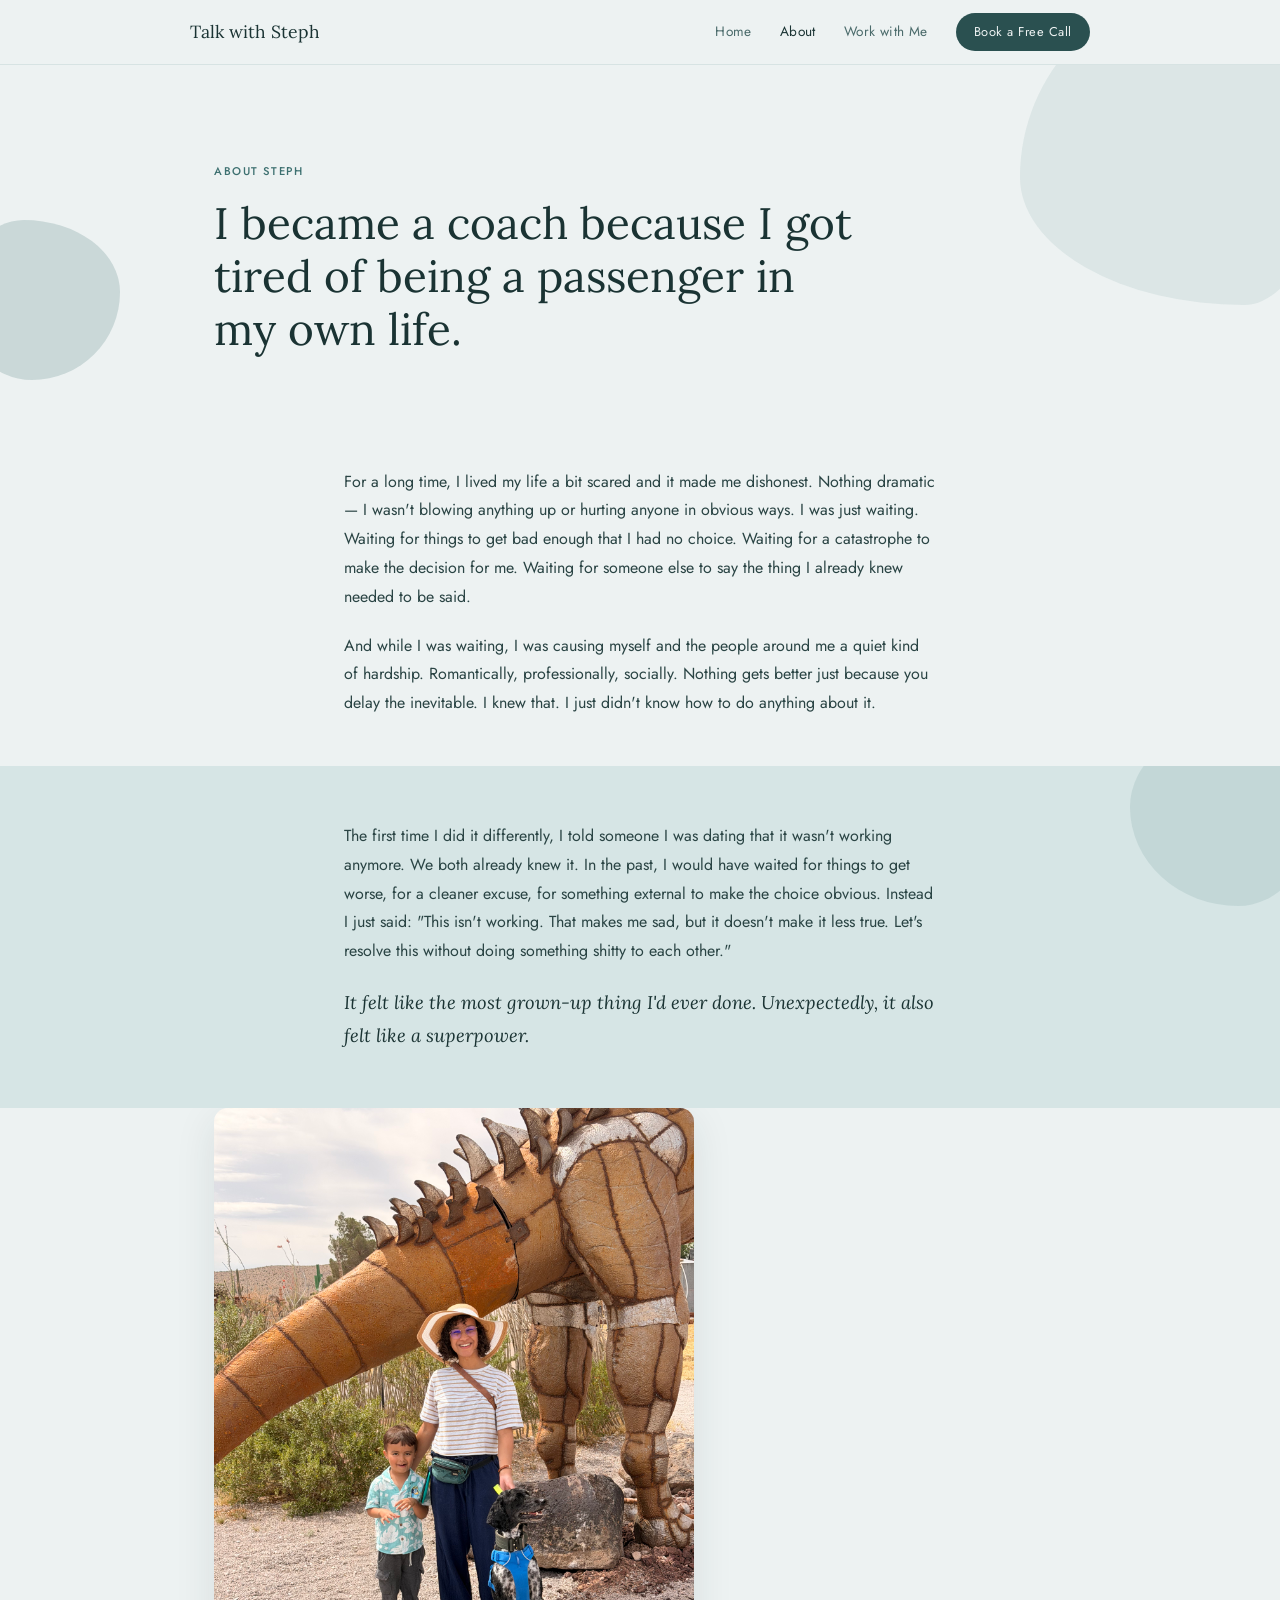
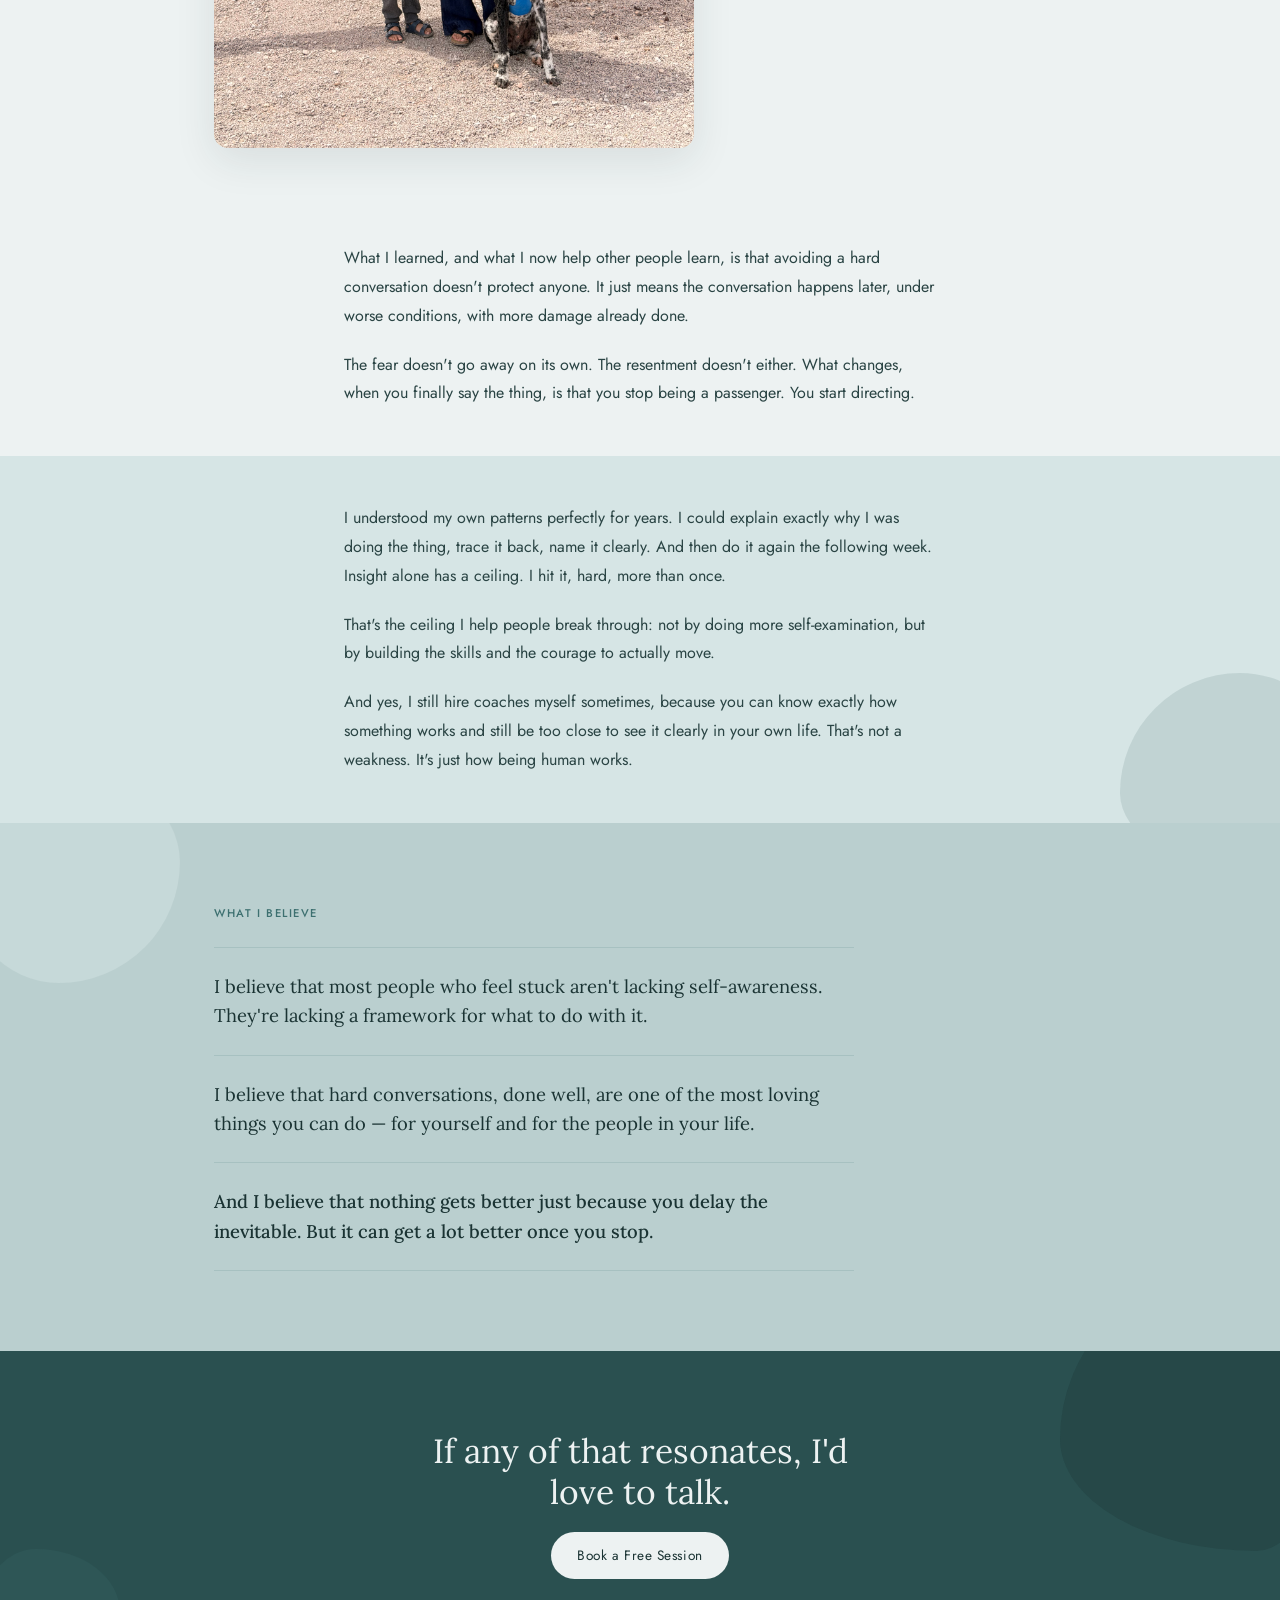
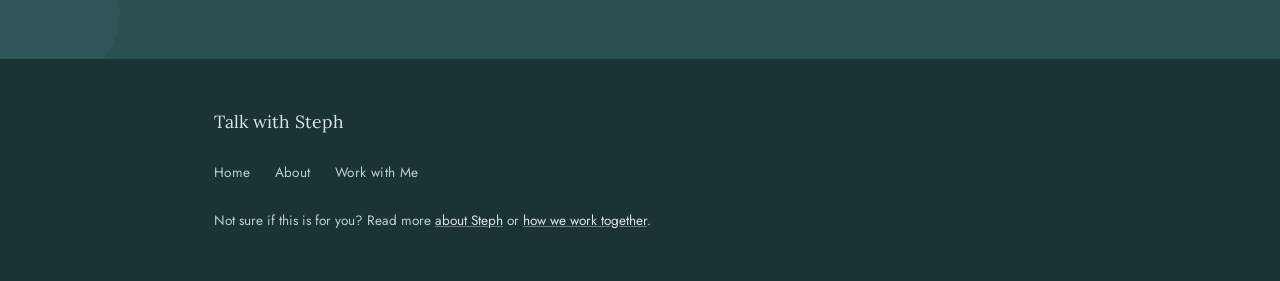
==== commit 203b81a3: "Update about.html" ====
--- a/about.html
+++ b/about.html
@@ -60,7 +60,7 @@
     <section class="about-photo-section">
       <div class="container">
         <div class="about-photo-wrap">
-          <img src="steph-dino.jpg" alt="Steph with her family at a dinosaur park">
+          <img src="assets/images/steph-dino.JPG" alt="Steph with her family at a dinosaur park">
         </div>
       </div>
     </section>
--- a/styles.css
+++ b/styles.css
@@ -844,7 +844,55 @@
   animation: fadeUp 0.6s ease 0.2s both;
 }
 
-/* ── RESPONSIVE ── */
+/* ── HERO SPLIT LAYOUT ── */
+.hero-inner {
+  display: grid;
+  grid-template-columns: 1fr 420px;
+  gap: 4rem;
+  align-items: center;
+}
+
+.hero-photo {
+  position: relative;
+  z-index: 1;
+}
+
+.hero-photo img {
+  width: 100%;
+  border-radius: 60% 40% 55% 45% / 50% 55% 45% 50%;
+  object-fit: cover;
+  aspect-ratio: 1/1;
+  box-shadow: 0 20px 60px rgba(26, 51, 51, 0.15);
+}
+
+/* ── ABOUT PHOTO ── */
+.about-photo-section {
+  background: var(--t1);
+  padding: 0 1.5rem 3rem;
+}
+
+.about-photo-wrap {
+  max-width: 480px;
+}
+
+.about-photo-wrap img {
+  width: 100%;
+  border-radius: var(--radius-card);
+  object-fit: cover;
+  box-shadow: 0 12px 40px rgba(26, 51, 51, 0.1);
+}
+
+@media (max-width: 700px) {
+  .hero-inner {
+    grid-template-columns: 1fr;
+    gap: 2rem;
+  }
+
+  .hero-photo {
+    max-width: 280px;
+    margin: 0 auto;
+  }
+}
 @media (max-width: 700px) {
   :root {
     --section-pad: 3.5rem 1.25rem;
